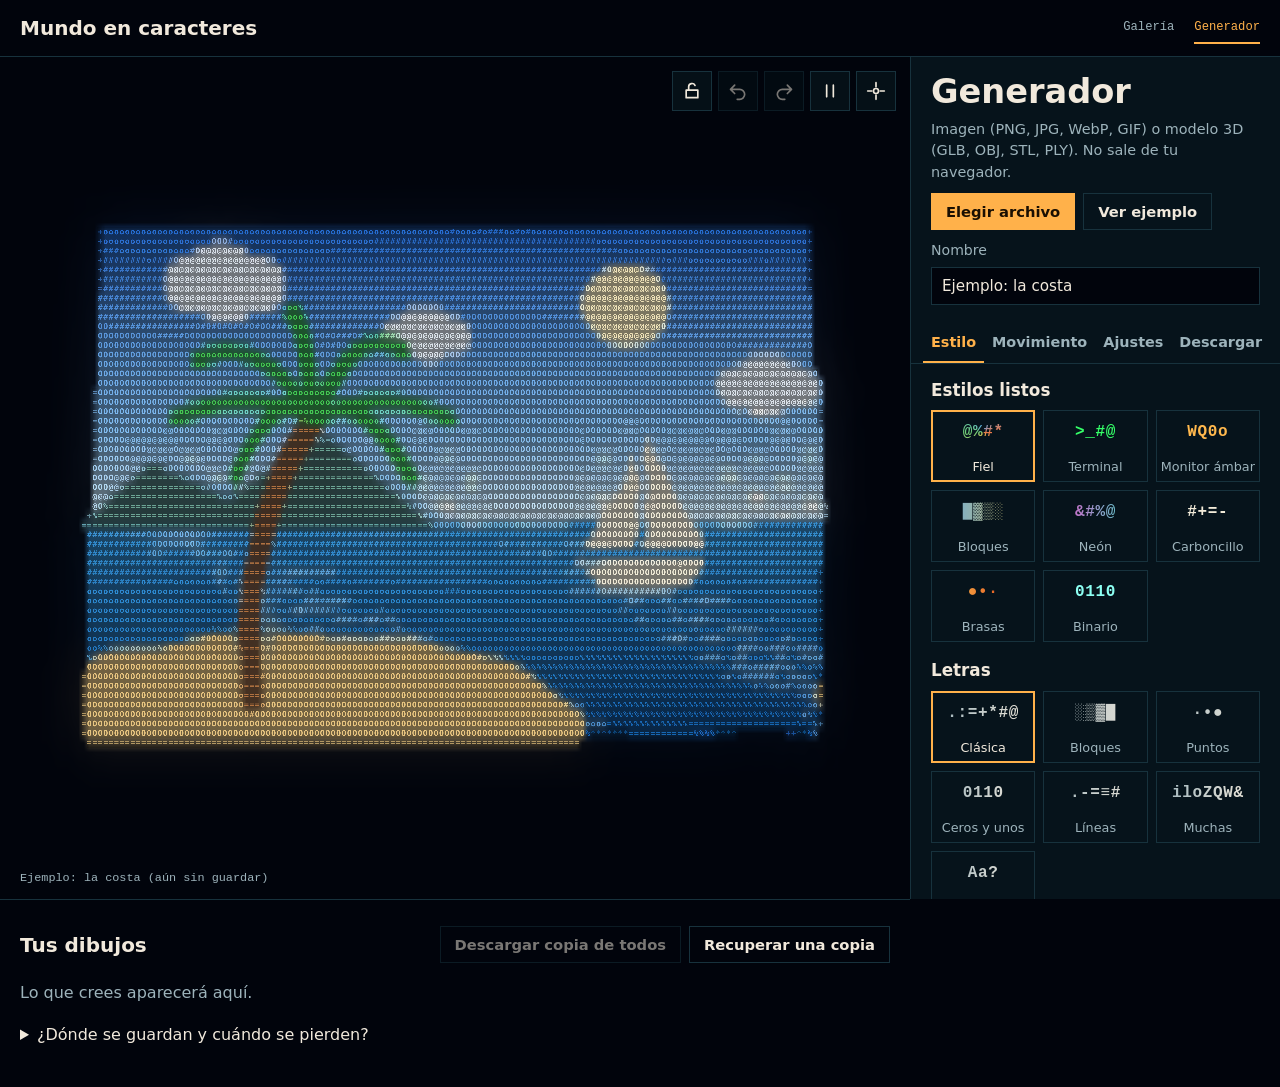
==== generador.html @ 2b9c9d3b "Muestra el progreso de descarga y exporta solo el dibujo Co-Authored-By: Claude Opus 5.5 <noreply@an" ====
<!doctype html>
<html lang="es"><head><meta charset="utf-8">
<meta http-equiv="Content-Security-Policy" content="default-src 'self'; script-src 'self'; style-src 'self' 'unsafe-inline' https://fonts.googleapis.com; font-src https://fonts.gstatic.com; img-src 'self' data: blob:; media-src blob:; connect-src 'self'; object-src 'none'; base-uri 'none'; form-action 'none'">
<meta name="viewport" content="width=device-width,initial-scale=1">
<title>Generador | Mundo en caracteres</title>
<meta name="description" content="Convierte imágenes y modelos 3D en arte ASCII animado. Todo ocurre en tu navegador: nada se sube a ningún sitio.">
<link rel="preconnect" href="https://fonts.googleapis.com"><link rel="preconnect" href="https://fonts.gstatic.com" crossorigin>
<link rel="stylesheet" href="https://fonts.googleapis.com/css2?family=Bricolage+Grotesque:wdth,wght@75..100,300..800&family=Martian+Mono:wght@300..600&display=swap">
<link rel="stylesheet" href="generador.css?v=28"></head>
<body>
<header><a href="index.html" class="marca">Mundo en caracteres</a><nav aria-label="Secciones"><a href="index.html#indice">Galería</a><span aria-current="page">Generador</span></nav></header>
<main>
 <section id="escena" aria-label="Dibujo">
  <canvas id="lienzo" tabindex="0" aria-label="Dibujo ASCII. Con la vista desbloqueada, arrastra para girarlo y tócalo para que reaccione."></canvas>
  <div id="soltar" hidden><p>Suelta aquí la imagen o el modelo</p></div>
  <div id="pincel" hidden role="dialog" aria-label="Marcar el objeto">
   <p>Pinta encima del objeto. No hace falta cubrirlo entero: el contorno se ajusta solo.</p>
   <canvas></canvas>
   <div class="fila"><button type="button" id="pObjeto">Es objeto</button><button type="button" id="pFondo">Es fondo</button><button type="button" id="pAuto">Automático</button><button type="button" id="pNo">Cancelar</button><button type="button" id="pSi" class="lleno">Listo</button></div>
  </div>
  <div id="barraEscena" role="toolbar" aria-label="Vista"><button type="button" id="candado"><svg viewBox="0 0 24 24" aria-hidden="true"><path d="M5 11h14v9H5zM8 11V7a4 4 0 0 1 8 0v4"/></svg></button><button type="button" id="deshacer" aria-label="Deshacer (Ctrl+Z)" title="Deshacer (Ctrl+Z)"><svg viewBox="0 0 24 24" aria-hidden="true"><path d="M8 5 3 10l5 5M3 10h11a6 6 0 0 1 0 12h-3"/></svg></button><button type="button" id="rehacer" aria-label="Rehacer (Ctrl+Y)" title="Rehacer (Ctrl+Y)"><svg viewBox="0 0 24 24" aria-hidden="true"><path d="m16 5 5 5-5 5M21 10H10a6 6 0 0 0 0 12h3"/></svg></button><button type="button" id="pausa" aria-label="Pausar" title="Pausar"><svg viewBox="0 0 24 24" aria-hidden="true"><path d="M8 5v14M16 5v14"/></svg></button><button type="button" id="centrar" aria-label="Centrar la vista" title="Centrar la vista"><svg viewBox="0 0 24 24" aria-hidden="true"><circle cx="12" cy="12" r="3"/><path d="M12 2v5M12 17v5M2 12h5M17 12h5"/></svg></button></div>
  <p id="etiqueta"></p>
  <div id="aviso" role="status"></div>
 </section>
 <section id="panel" aria-label="Personalizar el dibujo">
  <div class="abre">
   <h1>Generador</h1>
   <p class="nota">Imagen (PNG, JPG, WebP, GIF) o modelo 3D (GLB, OBJ, STL, PLY). No sale de tu navegador.</p>
   <div class="fila"><button type="button" class="lleno" id="elegir">Elegir archivo</button><button type="button" id="nuevo">Ver ejemplo</button></div>
   <input type="file" id="archivo" hidden>
   <label class="campo">Nombre<input id="nombre" maxlength="60" autocomplete="off" spellcheck="false"></label>
  </div>
  <div class="tabs" role="tablist" aria-label="Opciones del dibujo">
   <button type="button" role="tab" id="t-estilo" aria-controls="p-estilo" aria-selected="true">Estilo</button>
   <button type="button" role="tab" id="t-mueve" aria-controls="p-mueve" aria-selected="false" tabindex="-1">Movimiento</button>
   <button type="button" role="tab" id="t-ajuste" aria-controls="p-ajuste" aria-selected="false" tabindex="-1">Ajustes</button>
   <button type="button" role="tab" id="t-baja" aria-controls="p-baja" aria-selected="false" tabindex="-1">Descargar</button>
  </div>
  <div class="hojas">
   <div role="tabpanel" id="p-estilo" aria-labelledby="t-estilo">
    <h2>Estilos listos</h2><div id="estilos" class="cartas"></div>
    <h2>Letras</h2><div id="rampas" class="cartas" role="group" aria-label="Letras"></div>
    <label class="campo" id="cPropia" hidden>Tus letras, de oscuro a claro<input id="propia" maxlength="64" autocomplete="off" spellcheck="false"></label>
    <h2>Color de las letras</h2><div id="colores" class="muestras" role="group" aria-label="Color de las letras"></div>
    <label class="campo" id="cTinte" hidden>Tinte<input type="color" id="tinte"></label>
    <h2>Color del fondo</h2><div id="fondos" class="muestras" role="group" aria-label="Color del fondo"></div>
    <div class="fila"><label class="campo corto">Otro color<input type="color" id="fondo"></label><button type="button" id="fondoBase">Restablecer fondo</button></div>
    <button type="button" id="fiel">Volver a los colores originales</button>
   </div>
   <div role="tabpanel" id="p-mueve" aria-labelledby="t-mueve" hidden>
    <p id="contexto" class="nota"></p>
    <div class="fila"><button type="button" id="auto">Según el contenido</button><button type="button" id="quieto">Sin movimiento</button></div>
    <div id="cObjeto"><h2>Qué se mueve</h2><div class="dos" role="group" aria-label="Qué se mueve"><button type="button" data-mueve="objeto">Solo el objeto</button><button type="button" data-mueve="todo">Toda la imagen</button></div><button type="button" id="marcar">Marcar el objeto con el pincel</button></div>
    <h2>Cómo se mueve</h2><div id="anims" class="chips" role="group" aria-label="Cómo se mueve"></div>
    <h2>Ambiente</h2><div id="ambiente" class="chips" role="group" aria-label="Ambiente"></div>
    <label class="check"><input type="checkbox" id="contextoOn"> Mover agua, fuego, plantas y cielo</label>
    <div id="dAnim"></div>
   </div>
   <div role="tabpanel" id="p-ajuste" aria-labelledby="t-ajuste" hidden>
    <h2>Forma</h2><div id="dForma"></div>
    <label class="check" id="cSinFondo"><input type="checkbox" id="sinFondo"> Quitar el fondo de la imagen</label>
    <h2>Luz y color</h2><div id="dLuz"></div>
    <label class="check"><input type="checkbox" id="invertir"> Invertir luces</label>
    <button type="button" id="ajusteBase">Restablecer estos ajustes</button>
   </div>
   <div role="tabpanel" id="p-baja" aria-labelledby="t-baja" hidden>
    <h2>Qué incluye</h2><div class="dos cuatro" role="group" aria-label="Qué incluye la descarga"><button type="button" data-salida="1">Dibujo completo</button><button type="button" data-salida="3">Solo el objeto</button><button type="button" data-salida="2">Solo las letras</button><button type="button" data-salida="0">Con el fondo</button></div>
    <p class="nota" id="nSalida"></p>
    <div class="descargas">
     <button type="button" data-baja="html"><b>Página animada</b><span>.html que se abre sin internet</span></button>
     <button type="button" data-baja="png"><b>Imagen</b><span>.png del momento actual</span></button>
     <button type="button" data-baja="video"><b>Video</b><span>6 segundos</span></button>
     <button type="button" data-baja="txt"><b>Texto</b><span>.txt para copiar y pegar</span></button>
     <button type="button" data-baja="proyecto"><b>Proyecto</b><span>.json para seguir editando</span></button>
    </div>
    <div id="ultimo" hidden><p><b>Último archivo</b><span id="uNombre"></span></p><div class="fila"><button type="button" id="uGuardar">Guardar otra vez</button><button type="button" id="uComp">Compartir</button></div></div>
    <p class="nota">El dibujo ya está guardado en este navegador. Descarga el proyecto si quieres conservarlo fuera.</p>
   </div>
  </div>
 </section>
 <section id="guardados" aria-label="Tus dibujos">
  <div class="cab"><h2>Tus dibujos</h2><p id="estado" class="nota"></p><div class="fila"><button type="button" id="copia">Descargar copia de todos</button><button type="button" id="recupera">Recuperar una copia</button></div></div>
  <ul id="lista"></ul>
  <details><summary>¿Dónde se guardan y cuándo se pierden?</summary>
   <p>En este navegador y en este dispositivo. Siguen ahí aunque cierres la página o apagues el equipo.</p>
   <p>Se borran si limpias los datos del sitio, usas una ventana privada, cambias de navegador o el dispositivo se queda sin espacio. Safari puede borrarlos tras una semana sin visitar el sitio. En esos casos no hay servidor del que recuperarlos.</p>
   <p>Para no perderlos, descarga el proyecto o la copia de todos. Ese archivo se puede abrir aquí más adelante, también en otro equipo.</p></details>
 </section>
</main>
<dialog id="dDesc" aria-labelledby="dTit">
 <div id="dVista"></div>
 <h2 id="dTit"></h2>
 <p id="dBarra" role="progressbar" aria-valuemin="0" aria-valuemax="100"></p>
 <p id="dTxt" class="nota" role="status"></p>
 <div class="fila"><button type="button" class="lleno" id="dGuardar">Guardar archivo</button><button type="button" id="dComp">Compartir</button><button type="button" id="dCopia">Copiar texto</button><button type="button" id="dVolver"></button></div>
</dialog>
<script src="motor.js?v=28"></script><script src="modelos.js?v=28"></script><script src="objeto.js?v=28"></script><script src="generador.js?v=28"></script>
</body></html>
---- generador.css ----
/* El dibujo manda: ocupa todo lo que deja el panel. Debajo, la estantería de guardados. */
:root{--abismo:#01040c;--panel:#06131b;--borde:#17323d;--hueso:#f1e9dc;--bruma:#9db3bb;--ambar:#ffb14a;--cian:#7fe8dd;--mal:#ff8d7a;--titulo:"Bricolage Grotesque",system-ui,sans-serif;--mono:"Martian Mono",Consolas,monospace;color-scheme:dark}
*{box-sizing:border-box}html{touch-action:manipulation;overflow-x:clip;-webkit-text-size-adjust:100%}[hidden]{display:none!important}
body{margin:0;background:var(--abismo);color:var(--hueso);font:400 1rem/1.5 var(--titulo)}
header{display:flex;justify-content:space-between;align-items:center;gap:8px 20px;flex-wrap:wrap;padding:12px 20px;border-bottom:1px solid var(--borde)}
.marca{font-stretch:75%;font-weight:800;font-size:1.25rem;color:var(--hueso);text-decoration:none}nav{display:flex;gap:20px;font:500 .76rem var(--mono)}nav a,nav span{color:var(--bruma);text-decoration:none;padding:8px 0}nav a:hover{color:var(--hueso)}nav span{color:var(--ambar);border-bottom:2px solid var(--ambar)}
main{display:grid;grid-template-columns:minmax(0,1fr) 370px;grid-template-areas:"e p" "g p"}
#escena{grid-area:e;position:relative;height:calc(100vh - 58px);height:calc(100dvh - 58px);min-height:420px}
#lienzo{position:absolute;inset:0;width:100%;height:100%;cursor:grab;outline-offset:-3px}#lienzo:active{cursor:grabbing}#lienzo.fija,#lienzo.fija:active{cursor:default}
#etiqueta{position:absolute;left:20px;bottom:14px;margin:0;font:500 .74rem var(--mono);color:var(--bruma);pointer-events:none}
#soltar{position:absolute;inset:14px;display:grid;place-items:center;border:2px dashed var(--ambar);background:#01040cd0;pointer-events:none}#soltar p{font-size:1.5rem;font-weight:700}
#aviso{position:absolute;left:50%;top:18px;transform:translateX(-50%);max-width:calc(100% - 32px);padding:10px 16px;background:var(--panel);border:1px solid var(--borde);opacity:0;transition:opacity .2s;pointer-events:none;overflow-wrap:anywhere}#aviso.ve{opacity:1}#aviso.mal{border-color:var(--mal);color:var(--mal)}
#panel{grid-area:p;border-left:1px solid var(--borde);background:var(--panel);height:calc(100vh - 58px);height:calc(100dvh - 58px);position:sticky;top:0;display:flex;flex-direction:column;min-width:0}
.abre{display:grid;gap:10px;padding:18px 20px}
.tabs{display:flex;border-bottom:1px solid var(--borde);padding:0 12px;background:var(--panel);overflow-x:auto;scrollbar-width:none;flex:none}.tabs::-webkit-scrollbar{display:none}
.tabs button{border:0;border-bottom:2px solid transparent;padding:11px 8px;color:var(--bruma);flex:1 0 auto;font-size:.9rem}.tabs button:hover{color:var(--hueso)}.tabs [aria-selected=true]{color:var(--ambar);border-color:var(--ambar)}.tabs button:focus-visible{outline-offset:-3px}
.hojas{overflow-y:auto;flex:1;min-height:0;scrollbar-width:thin}[role=tabpanel]{display:grid;gap:12px;padding:18px 20px 26px;grid-template-columns:minmax(0,1fr)}[role=tabpanel] h2{font-size:1.05rem;margin-top:8px}[role=tabpanel] h2:first-child{margin-top:0}#cObjeto{display:grid;gap:10px}#cObjeto h2{margin-top:8px}
.cartas{display:grid;grid-template-columns:repeat(auto-fill,minmax(98px,1fr));gap:8px}.carta{display:grid;gap:6px;padding:0 0 7px;font-size:.8rem;font-weight:500;color:var(--bruma);overflow:hidden}.carta .mues{display:grid;place-items:center;height:42px;background-color:var(--abismo);font:600 1rem var(--mono);letter-spacing:.04em;white-space:nowrap;position:relative}.carta .mues{color:transparent;background-image:var(--c);background-clip:text;-webkit-background-clip:text;background-color:transparent}
#estilos .mues{background-clip:text}.carta[aria-pressed=true],.color[aria-pressed=true]{border-color:var(--ambar);box-shadow:inset 0 0 0 1px var(--ambar);color:var(--hueso)}
.muestras{display:grid;grid-template-columns:repeat(auto-fill,minmax(72px,1fr));gap:6px}.color{display:grid;justify-items:center;gap:6px;padding:9px 4px 7px;font-size:.78rem;font-weight:500;color:var(--bruma)}.gota{width:30px;height:30px;border-radius:50%;border:1px solid #ffffff40}
.dos{display:grid;grid-template-columns:1fr 1fr}.dos button+button{border-left:0}.dos [aria-pressed=true]{background:var(--hueso);border-color:var(--hueso);color:#0a0d10}
#barraEscena{position:absolute;right:14px;top:14px;display:flex;gap:6px;z-index:1}#barraEscena button{width:40px;height:40px;padding:0;display:grid;place-items:center;background:#06131bd9}#barraEscena svg{width:20px;height:20px;fill:none;stroke:currentColor;stroke-width:2;stroke-linecap:round;stroke-linejoin:round}#barraEscena [aria-pressed=true]{border-color:var(--ambar);color:var(--ambar)}
h1,h2{margin:0;font-stretch:75%;font-weight:800;line-height:1}h1{font-size:2.1rem}h2{font-size:1.25rem}
.nota{margin:0;color:var(--bruma);font-size:.9rem}
.fila{display:flex;flex-wrap:wrap;gap:8px}
button{font:600 .92rem var(--titulo);color:var(--hueso);background:none;border:1px solid var(--borde);padding:9px 14px;cursor:pointer}button:hover{border-color:var(--cian)}button:disabled{opacity:.5;cursor:default}button.lleno{background:var(--ambar);border-color:var(--ambar);color:#1a0f02}button.lleno:hover{background:var(--hueso);border-color:var(--hueso)}
:focus-visible{outline:2px solid var(--ambar);outline-offset:2px}
.campo{display:grid;gap:5px;font-size:.88rem;color:var(--bruma)}.campo.corto{flex:1}.campo input,.campo select{font:400 .95rem var(--titulo);color:var(--hueso);background:var(--abismo);border:1px solid var(--borde);padding:9px 10px;width:100%;min-width:0}.campo input[type=color]{padding:3px;height:40px}
.check{display:flex;gap:9px;align-items:flex-start;font-size:.92rem}.check input{accent-color:var(--ambar);width:18px;height:18px;margin:2px 0 0;flex:none}
.barra{display:grid;grid-template-columns:1fr auto 28px;align-items:center;gap:0 8px;font-size:.88rem;color:var(--bruma);margin-bottom:8px}.barra output{font:500 .76rem var(--mono);color:var(--hueso);font-variant-numeric:tabular-nums}.barra .cero{border:0;padding:0;height:28px;color:var(--ambar);font-size:1.05rem}.barra input{touch-action:pan-y;grid-column:1/-1;width:100%;margin:0;height:24px;appearance:none;-webkit-appearance:none;background:none;cursor:pointer}
.barra input::-webkit-slider-runnable-track{height:4px;background:linear-gradient(var(--ambar),var(--ambar)) 0/var(--p,50%) 100% no-repeat var(--borde)}.barra input::-webkit-slider-thumb{-webkit-appearance:none;width:18px;height:18px;border-radius:50%;background:var(--hueso);margin-top:-7px;border:0}.barra input::-moz-range-track{height:4px;background:var(--borde)}.barra input::-moz-range-progress{height:4px;background:var(--ambar)}.barra input::-moz-range-thumb{width:18px;height:18px;border-radius:50%;background:var(--hueso);border:0}
.chips{display:flex;flex-wrap:wrap;gap:6px}.chips button{font-size:.84rem;padding:6px 11px}.chips button[aria-pressed=true]{background:var(--hueso);border-color:var(--hueso);color:#0a0d10}
.descargas{display:grid;grid-template-columns:1fr 1fr;gap:8px}.descargas button{display:grid;gap:2px;text-align:left;padding:11px 13px}.descargas button:first-child{grid-column:1/-1}.descargas span{font-weight:400;font-size:.8rem;color:var(--bruma)}
#guardados{grid-area:g;padding:26px 20px 40px;border-top:1px solid var(--borde);min-width:0}
.cab{display:flex;flex-wrap:wrap;align-items:center;gap:10px 20px}.cab .fila{margin-left:auto}
#lista{list-style:none;margin:18px 0;padding:0;display:grid;grid-template-columns:repeat(auto-fill,minmax(150px,1fr));gap:14px}
#lista li{display:grid;gap:6px;min-width:0;align-content:start}#lista .ver{padding:0;aspect-ratio:4/3;background:#000 center/cover;border-width:1px}#lista li.act .ver{border-color:var(--ambar)}
#lista .nom{font-weight:600;overflow:hidden;text-overflow:ellipsis;white-space:nowrap}#lista .pie{display:flex;justify-content:space-between;align-items:center;gap:8px;font:500 .7rem var(--mono);color:var(--bruma)}#lista .pie button{font:500 .7rem var(--mono);padding:5px 8px;color:var(--bruma)}#lista .pie button.seguro{color:var(--mal);border-color:var(--mal)}
#lista .vacio{grid-column:1/-1;color:var(--bruma)}
details{max-width:65ch;color:var(--bruma)}summary{cursor:pointer;color:var(--hueso)}
@media(max-width:900px){main{grid-template-columns:minmax(0,1fr);grid-template-areas:"e" "p" "g"}#escena{height:46vh;height:46svh;min-height:260px;position:sticky;top:0;z-index:2;background:var(--abismo)}#panel{height:auto;position:static;display:block;border-left:0;border-top:1px solid var(--borde)}.tabs{position:sticky;top:max(46svh,260px);z-index:1}.hojas{overflow:visible}#etiqueta{left:14px;bottom:8px}#aviso{top:64px;width:max-content}}
@media(max-width:900px) and (max-height:560px){#escena{position:relative;height:80svh;min-height:240px}.tabs{top:0}}
#pincel{position:absolute;inset:0;z-index:3;display:flex;flex-direction:column;align-items:center;justify-content:center;gap:12px;padding:16px;background:var(--abismo)}#pincel p{margin:0;max-width:60ch;text-align:center}#pincel canvas{min-height:0;max-width:100%;flex:0 1 auto;max-height:calc(100% - 120px);touch-action:none;cursor:crosshair}#pincel .fila{justify-content:center}#pincel [aria-pressed=true]{background:var(--hueso);color:#0a0d10}
#fondoBase{align-self:end;height:40px}
@media(pointer:coarse){.campo input,.campo select{font-size:16px}.chips button{padding:9px 13px}.barra{margin-bottom:12px}.barra input{height:32px}.barra .cero{height:36px;width:32px}.barra{grid-template-columns:1fr auto 32px}}
#dDesc{border:1px solid var(--borde);background:var(--panel);color:var(--hueso);padding:22px;width:min(440px,calc(100vw - 32px));max-height:calc(100dvh - 32px);overflow-y:auto}#dDesc[open]{display:grid;gap:14px}#dDesc::backdrop{background:#01040cd9}
#dVista{background:var(--abismo);display:grid;place-items:center;min-height:120px}#dVista img,#dVista video{display:block;max-width:100%;max-height:34dvh}
#dDesc h2{font-size:1.5rem}#dDesc.hecho h2::before{content:"✓ ";color:var(--cian)}#dDesc.mal h2{color:var(--mal)}#dBarra{margin:0;font:500 .86rem var(--mono);color:var(--ambar);white-space:pre}#dTxt{overflow-wrap:anywhere}#dDesc button{flex:1 1 auto;min-height:44px}
#ultimo{display:grid;gap:10px;padding:12px;border:1px solid var(--borde)}#ultimo p{margin:0;display:grid;font-size:.9rem}#ultimo span{color:var(--bruma);overflow-wrap:anywhere}
.cuatro{gap:6px}.cuatro button+button{border-left:1px solid var(--borde)}.cuatro button{padding:10px 8px;font-size:.88rem}
.cuadros{background:repeating-conic-gradient(#1b2a31 0 25%,#0c161b 0 50%) 0/18px 18px!important}
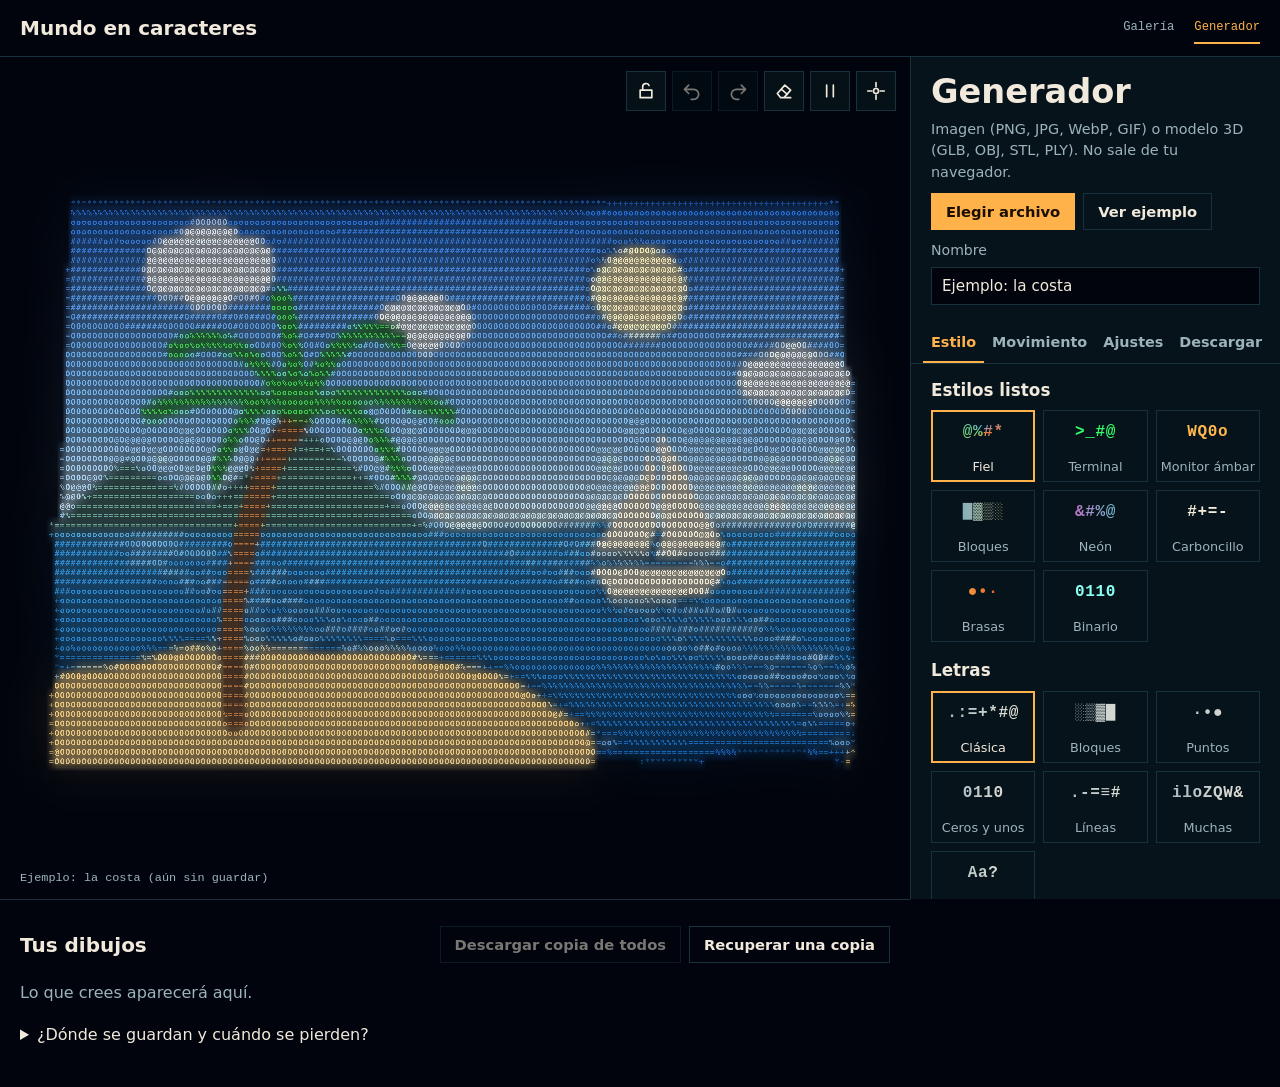
==== commit 24d68458: "Agrega el icono, la goma y mejora el recorte de figuras Co-Authored-By: Claude Opus 5.5 <noreply@ant" ====
--- a/generador.html
+++ b/generador.html
@@ -3,22 +3,30 @@
 <meta http-equiv="Content-Security-Policy" content="default-src 'self'; script-src 'self'; style-src 'self' 'unsafe-inline' https://fonts.googleapis.com; font-src https://fonts.gstatic.com; img-src 'self' data: blob:; media-src blob:; connect-src 'self'; object-src 'none'; base-uri 'none'; form-action 'none'">
 <meta name="viewport" content="width=device-width,initial-scale=1">
 <title>Generador | Mundo en caracteres</title>
+<link rel="icon" href="icono.svg" type="image/svg+xml"><link rel="icon" href="icono-32.png" sizes="32x32" type="image/png"><link rel="apple-touch-icon" href="icono-180.png"><meta name="theme-color" content="#01040c">
 <meta name="description" content="Convierte imágenes y modelos 3D en arte ASCII animado. Todo ocurre en tu navegador: nada se sube a ningún sitio.">
 <link rel="preconnect" href="https://fonts.googleapis.com"><link rel="preconnect" href="https://fonts.gstatic.com" crossorigin>
 <link rel="stylesheet" href="https://fonts.googleapis.com/css2?family=Bricolage+Grotesque:wdth,wght@75..100,300..800&family=Martian+Mono:wght@300..600&display=swap">
-<link rel="stylesheet" href="generador.css?v=28"></head>
+<link rel="stylesheet" href="generador.css?v=33"></head>
 <body>
 <header><a href="index.html" class="marca">Mundo en caracteres</a><nav aria-label="Secciones"><a href="index.html#indice">Galería</a><span aria-current="page">Generador</span></nav></header>
 <main>
  <section id="escena" aria-label="Dibujo">
   <canvas id="lienzo" tabindex="0" aria-label="Dibujo ASCII. Con la vista desbloqueada, arrastra para girarlo y tócalo para que reaccione."></canvas>
   <div id="soltar" hidden><p>Suelta aquí la imagen o el modelo</p></div>
-  <div id="pincel" hidden role="dialog" aria-label="Marcar el objeto">
+  <div id="pincel" class="editor" hidden role="dialog" aria-label="Marcar el objeto">
    <p>Pinta encima del objeto. No hace falta cubrirlo entero: el contorno se ajusta solo.</p>
    <canvas></canvas>
    <div class="fila"><button type="button" id="pObjeto">Es objeto</button><button type="button" id="pFondo">Es fondo</button><button type="button" id="pAuto">Automático</button><button type="button" id="pNo">Cancelar</button><button type="button" id="pSi" class="lleno">Listo</button></div>
   </div>
-  <div id="barraEscena" role="toolbar" aria-label="Vista"><button type="button" id="candado"><svg viewBox="0 0 24 24" aria-hidden="true"><path d="M5 11h14v9H5zM8 11V7a4 4 0 0 1 8 0v4"/></svg></button><button type="button" id="deshacer" aria-label="Deshacer (Ctrl+Z)" title="Deshacer (Ctrl+Z)"><svg viewBox="0 0 24 24" aria-hidden="true"><path d="M8 5 3 10l5 5M3 10h11a6 6 0 0 1 0 12h-3"/></svg></button><button type="button" id="rehacer" aria-label="Rehacer (Ctrl+Y)" title="Rehacer (Ctrl+Y)"><svg viewBox="0 0 24 24" aria-hidden="true"><path d="m16 5 5 5-5 5M21 10H10a6 6 0 0 0 0 12h3"/></svg></button><button type="button" id="pausa" aria-label="Pausar" title="Pausar"><svg viewBox="0 0 24 24" aria-hidden="true"><path d="M8 5v14M16 5v14"/></svg></button><button type="button" id="centrar" aria-label="Centrar la vista" title="Centrar la vista"><svg viewBox="0 0 24 24" aria-hidden="true"><circle cx="12" cy="12" r="3"/><path d="M12 2v5M12 17v5M2 12h5M17 12h5"/></svg></button></div>
+  <div id="barraEscena" role="toolbar" aria-label="Vista"><button type="button" id="candado"><svg viewBox="0 0 24 24" aria-hidden="true"><path d="M5 11h14v9H5zM8 11V7a4 4 0 0 1 8 0v4"/></svg></button><button type="button" id="deshacer" aria-label="Deshacer (Ctrl+Z)" title="Deshacer (Ctrl+Z)"><svg viewBox="0 0 24 24" aria-hidden="true"><path d="M8 5 3 10l5 5M3 10h11a6 6 0 0 1 0 12h-3"/></svg></button><button type="button" id="rehacer" aria-label="Rehacer (Ctrl+Y)" title="Rehacer (Ctrl+Y)"><svg viewBox="0 0 24 24" aria-hidden="true"><path d="m16 5 5 5-5 5M21 10H10a6 6 0 0 0 0 12h3"/></svg></button><button type="button" id="borrar" aria-label="Borrar partes de la imagen" title="Borrar partes de la imagen"><svg viewBox="0 0 24 24" aria-hidden="true"><path d="m4 15 9-10 7 6-8 9H8zM9 10l7 6M12 20h8"/></svg></button><button type="button" id="pausa" aria-label="Pausar" title="Pausar"><svg viewBox="0 0 24 24" aria-hidden="true"><path d="M8 5v14M16 5v14"/></svg></button><button type="button" id="centrar" aria-label="Centrar la vista" title="Centrar la vista"><svg viewBox="0 0 24 24" aria-hidden="true"><circle cx="12" cy="12" r="3"/><path d="M12 2v5M12 17v5M2 12h5M17 12h5"/></svg></button></div>
+  <div id="goma" class="editor" hidden role="dialog" aria-label="Borrar partes de la imagen">
+   <div class="fila"><div class="dos" role="group" aria-label="Acción"><button type="button" data-accion="borra">Borrar</button><button type="button" data-accion="recupera">Recuperar</button></div><div class="dos tres" role="group" aria-label="Herramienta"><button type="button" data-util="pincel">Pincel</button><button type="button" data-util="lazo">Lazo</button><button type="button" data-util="varita">Varita</button></div></div>
+   <canvas></canvas>
+   <label class="tam"><span id="gTam"></span><input type="range" id="gRango" min="2" max="60" value="16"></label>
+   <p class="nota" id="gAyuda"></p>
+   <div class="fila"><button type="button" id="gAtras">Deshacer</button><button type="button" id="gTodo">Recuperar todo</button><button type="button" id="gNo">Cancelar</button><button type="button" id="gSi" class="lleno">Listo</button></div>
+  </div>
   <p id="etiqueta"></p>
   <div id="aviso" role="status"></div>
  </section>
@@ -59,6 +67,7 @@
    <div role="tabpanel" id="p-ajuste" aria-labelledby="t-ajuste" hidden>
     <h2>Forma</h2><div id="dForma"></div>
     <label class="check" id="cSinFondo"><input type="checkbox" id="sinFondo"> Quitar el fondo de la imagen</label>
+    <button type="button" id="borrar2">Borrar partes de la imagen</button>
     <h2>Luz y color</h2><div id="dLuz"></div>
     <label class="check"><input type="checkbox" id="invertir"> Invertir luces</label>
     <button type="button" id="ajusteBase">Restablecer estos ajustes</button>
@@ -94,5 +103,5 @@
  <p id="dTxt" class="nota" role="status"></p>
  <div class="fila"><button type="button" class="lleno" id="dGuardar">Guardar archivo</button><button type="button" id="dComp">Compartir</button><button type="button" id="dCopia">Copiar texto</button><button type="button" id="dVolver"></button></div>
 </dialog>
-<script src="motor.js?v=28"></script><script src="modelos.js?v=28"></script><script src="objeto.js?v=28"></script><script src="generador.js?v=28"></script>
+<script src="motor.js?v=33"></script><script src="modelos.js?v=33"></script><script src="objeto.js?v=33"></script><script src="generador.js?v=33"></script>
 </body></html>
--- a/generador.css
+++ b/generador.css
@@ -38,9 +38,11 @@
 #lista .nom{font-weight:600;overflow:hidden;text-overflow:ellipsis;white-space:nowrap}#lista .pie{display:flex;justify-content:space-between;align-items:center;gap:8px;font:500 .7rem var(--mono);color:var(--bruma)}#lista .pie button{font:500 .7rem var(--mono);padding:5px 8px;color:var(--bruma)}#lista .pie button.seguro{color:var(--mal);border-color:var(--mal)}
 #lista .vacio{grid-column:1/-1;color:var(--bruma)}
 details{max-width:65ch;color:var(--bruma)}summary{cursor:pointer;color:var(--hueso)}
-@media(max-width:900px){main{grid-template-columns:minmax(0,1fr);grid-template-areas:"e" "p" "g"}#escena{height:46vh;height:46svh;min-height:260px;position:sticky;top:0;z-index:2;background:var(--abismo)}#panel{height:auto;position:static;display:block;border-left:0;border-top:1px solid var(--borde)}.tabs{position:sticky;top:max(46svh,260px);z-index:1}.hojas{overflow:visible}#etiqueta{left:14px;bottom:8px}#aviso{top:64px;width:max-content}}
+@media(max-width:900px){main{grid-template-columns:minmax(0,1fr);grid-template-areas:"e" "p" "g"}#lienzo{inset:62px 0 0;height:calc(100% - 62px)}#escena{height:50vh;height:50svh;min-height:290px;position:sticky;top:0;z-index:2;background:var(--abismo)}#panel{height:auto;position:static;display:block;border-left:0;border-top:1px solid var(--borde)}.tabs{position:sticky;top:max(50svh,290px);z-index:1}.hojas{overflow:visible}#etiqueta{left:14px;bottom:8px}#aviso{top:64px;width:max-content}}
 @media(max-width:900px) and (max-height:560px){#escena{position:relative;height:80svh;min-height:240px}.tabs{top:0}}
-#pincel{position:absolute;inset:0;z-index:3;display:flex;flex-direction:column;align-items:center;justify-content:center;gap:12px;padding:16px;background:var(--abismo)}#pincel p{margin:0;max-width:60ch;text-align:center}#pincel canvas{min-height:0;max-width:100%;flex:0 1 auto;max-height:calc(100% - 120px);touch-action:none;cursor:crosshair}#pincel .fila{justify-content:center}#pincel [aria-pressed=true]{background:var(--hueso);color:#0a0d10}
+.editor{position:absolute;inset:0;z-index:3;display:flex;flex-direction:column;align-items:center;justify-content:center;gap:12px;padding:16px;background:var(--abismo)}.editor p{margin:0;max-width:60ch;text-align:center}.editor canvas{min-height:0;max-width:100%;flex:0 1 auto;max-height:calc(100% - 120px);touch-action:none;cursor:crosshair}.editor .fila{justify-content:center}.editor [aria-pressed=true]{background:var(--hueso);color:#0a0d10}
+#goma canvas{max-height:calc(100% - 200px);background:repeating-conic-gradient(#1b2a31 0 25%,#0c161b 0 50%) 0/18px 18px}#goma .tres{grid-template-columns:repeat(3,auto)}#goma .tam{display:flex;align-items:center;gap:10px;font-size:.88rem;color:var(--bruma)}#goma .tam span{min-width:9em;text-align:right}#goma .tam input{width:180px;accent-color:var(--ambar)}
+@media(max-width:900px){.editor{position:fixed;z-index:20;padding:12px}body.editando{overflow:hidden}}
 #fondoBase{align-self:end;height:40px}
 @media(pointer:coarse){.campo input,.campo select{font-size:16px}.chips button{padding:9px 13px}.barra{margin-bottom:12px}.barra input{height:32px}.barra .cero{height:36px;width:32px}.barra{grid-template-columns:1fr auto 32px}}
 #dDesc{border:1px solid var(--borde);background:var(--panel);color:var(--hueso);padding:22px;width:min(440px,calc(100vw - 32px));max-height:calc(100dvh - 32px);overflow-y:auto}#dDesc[open]{display:grid;gap:14px}#dDesc::backdrop{background:#01040cd9}
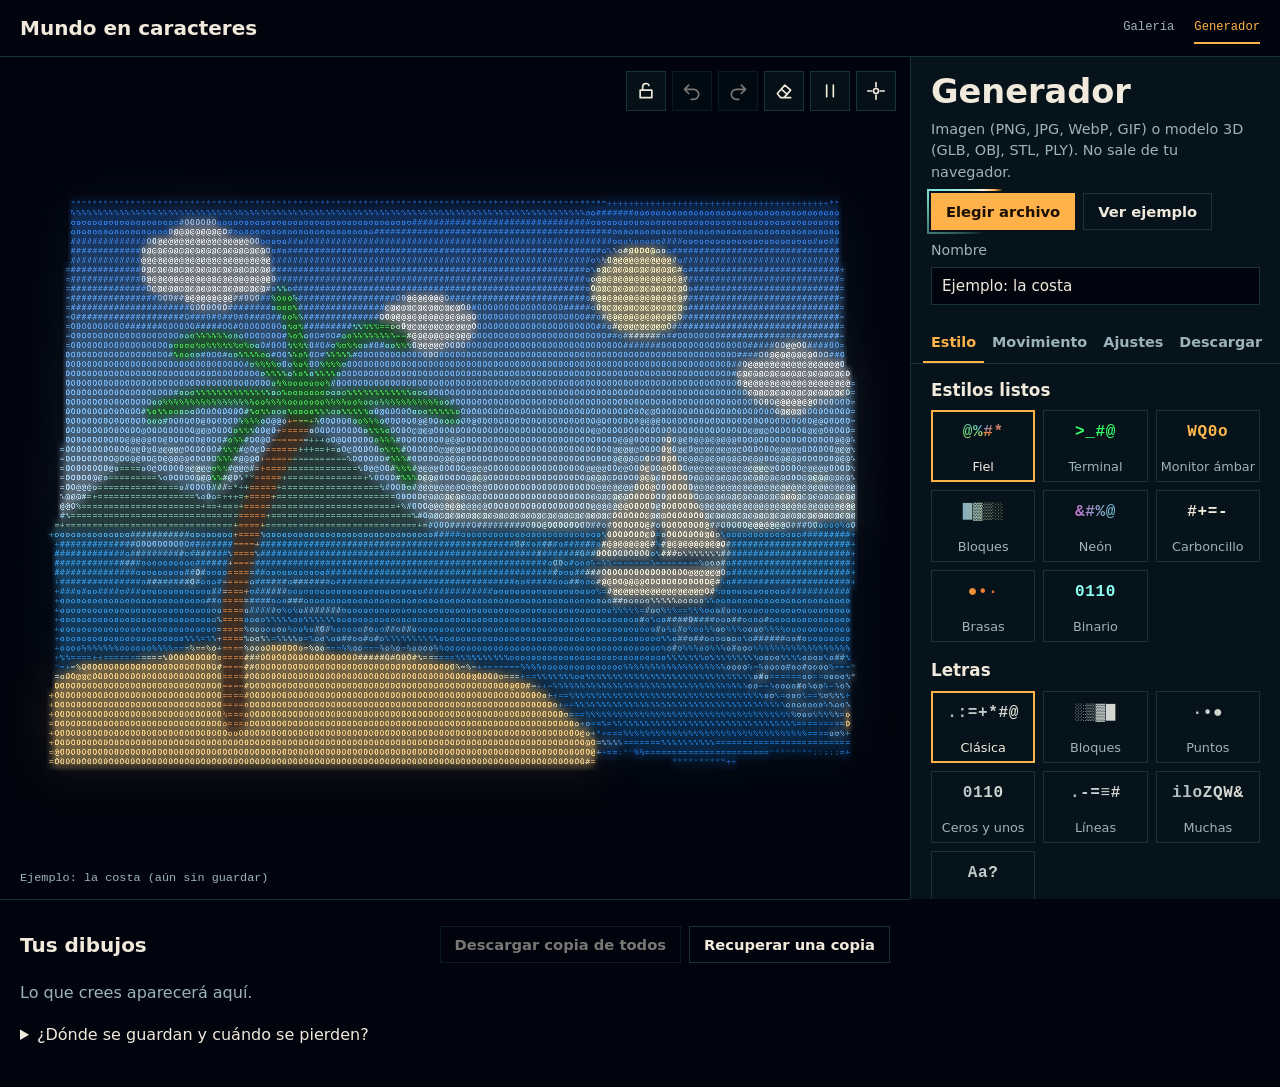
==== commit 60681f6f: "Agrega animaciones adaptadas de React Bits y mejora la fluidez Co-Authored-By: Claude Opus 5.5 <nore" ====
--- a/generador.html
+++ b/generador.html
@@ -5,9 +5,9 @@
 <title>Generador | Mundo en caracteres</title>
 <link rel="icon" href="icono.svg" type="image/svg+xml"><link rel="icon" href="icono-32.png" sizes="32x32" type="image/png"><link rel="apple-touch-icon" href="icono-180.png"><meta name="theme-color" content="#01040c">
 <meta name="description" content="Convierte imágenes y modelos 3D en arte ASCII animado. Todo ocurre en tu navegador: nada se sube a ningún sitio.">
-<link rel="preconnect" href="https://fonts.googleapis.com"><link rel="preconnect" href="https://fonts.gstatic.com" crossorigin>
+<link rel="prefetch" href="index.html"><link rel="preconnect" href="https://fonts.googleapis.com"><link rel="preconnect" href="https://fonts.gstatic.com" crossorigin>
 <link rel="stylesheet" href="https://fonts.googleapis.com/css2?family=Bricolage+Grotesque:wdth,wght@75..100,300..800&family=Martian+Mono:wght@300..600&display=swap">
-<link rel="stylesheet" href="generador.css?v=33"></head>
+<link rel="stylesheet" href="generador.css?v=35"><link rel="stylesheet" href="animaciones.css?v=3"></head>
 <body>
 <header><a href="index.html" class="marca">Mundo en caracteres</a><nav aria-label="Secciones"><a href="index.html#indice">Galería</a><span aria-current="page">Generador</span></nav></header>
 <main>
@@ -103,5 +103,5 @@
  <p id="dTxt" class="nota" role="status"></p>
  <div class="fila"><button type="button" class="lleno" id="dGuardar">Guardar archivo</button><button type="button" id="dComp">Compartir</button><button type="button" id="dCopia">Copiar texto</button><button type="button" id="dVolver"></button></div>
 </dialog>
-<script src="motor.js?v=33"></script><script src="modelos.js?v=33"></script><script src="objeto.js?v=33"></script><script src="generador.js?v=33"></script>
+<script src="animaciones.js?v=3"></script><script src="motor.js?v=35"></script><script src="modelos.js?v=35"></script><script src="objeto.js?v=35"></script><script src="generador.js?v=35"></script>
 </body></html>
--- a/animaciones.css
+++ b/animaciones.css
@@ -0,0 +1,21 @@
+/* Animaciones adaptadas de React Bits (reactbits.dev). Ver LICENCIA-REACT-BITS.txt */
+.an-pal{display:inline-block;white-space:nowrap}.an-cel{position:relative;display:inline-block}.an-fan{visibility:hidden}.an-fan.ya{visibility:visible}.an-gli{position:absolute;top:0;left:50%;transform:translateX(-50%);color:var(--ambar);opacity:.75}
+.an-chispas{position:fixed;inset:0;width:100%;height:100%;pointer-events:none;z-index:30}
+.an-letras{position:absolute;inset:0;width:100%;height:100%;pointer-events:none;opacity:.38;-webkit-mask-image:radial-gradient(ellipse at center,#000 25%,#0000 78%);mask-image:radial-gradient(ellipse at center,#000 25%,#0000 78%)}
+#escena>.an-letras{z-index:1;opacity:.5}#dVista{position:relative}#dVista .an-letras{opacity:.55;mix-blend-mode:screen;-webkit-mask-image:none;mask-image:none}
+.boton,#elegir{transition:translate .25s cubic-bezier(.22,1,.36,1),background-color .15s,border-color .15s,color .15s}
+/* StarBorder: una luz recorre el borde del botón principal */
+@property --an-ang{syntax:"<angle>";inherits:false;initial-value:0deg}
+.boton.lleno,#elegir,#dGuardar.lleno{position:relative}
+.boton.lleno::before,#elegir::before,#dGuardar.lleno::before{content:"";position:absolute;inset:-5px;padding:2px;pointer-events:none;background:conic-gradient(from var(--an-ang),#0000 0 62%,#7fe8dd 80%,#fff6e6 88%,#ffb14a 94%,#0000);-webkit-mask:linear-gradient(#000 0 0) content-box,linear-gradient(#000 0 0);-webkit-mask-composite:xor;mask:linear-gradient(#000 0 0) content-box exclude,linear-gradient(#000 0 0);animation:an-gira 4.5s linear infinite}
+@keyframes an-gira{to{--an-ang:360deg}}
+/* SpotlightCard */
+@media(hover:hover) and (pointer:fine){
+.carta:hover,.color:hover,[data-baja]:hover,.compartir:hover,.donde button:hover,.chips button:hover,.dos button:hover{background-image:radial-gradient(130px circle at var(--mx,50%) var(--my,50%),#ffb14a3d,#0000 72%)}
+#lista .ver{position:relative;overflow:hidden}#lista .ver::after{content:"";position:absolute;inset:0;opacity:0;transition:opacity .2s;background:radial-gradient(150px circle at var(--mx,50%) var(--my,50%),#ffffff3d,#0000 70%)}#lista .ver:hover::after{opacity:1}}
+@media(prefers-reduced-motion:reduce){.boton.lleno::before,#elegir::before,#dGuardar.lleno::before{animation:none;display:none}.boton,#elegir{transition:none}}
+/* paso fluido entre la galería y el generador */
+@media(prefers-reduced-motion:no-preference){@view-transition{navigation:auto}
+::view-transition-old(root){animation:an-sale .22s ease-in both}::view-transition-new(root){animation:an-llega .34s cubic-bezier(.22,1,.36,1) both}}
+@keyframes an-sale{to{opacity:0;transform:scale(.985)}}@keyframes an-llega{from{opacity:0;transform:translateY(14px)}}
+@media(pointer:coarse){.caja{filter:none!important}}
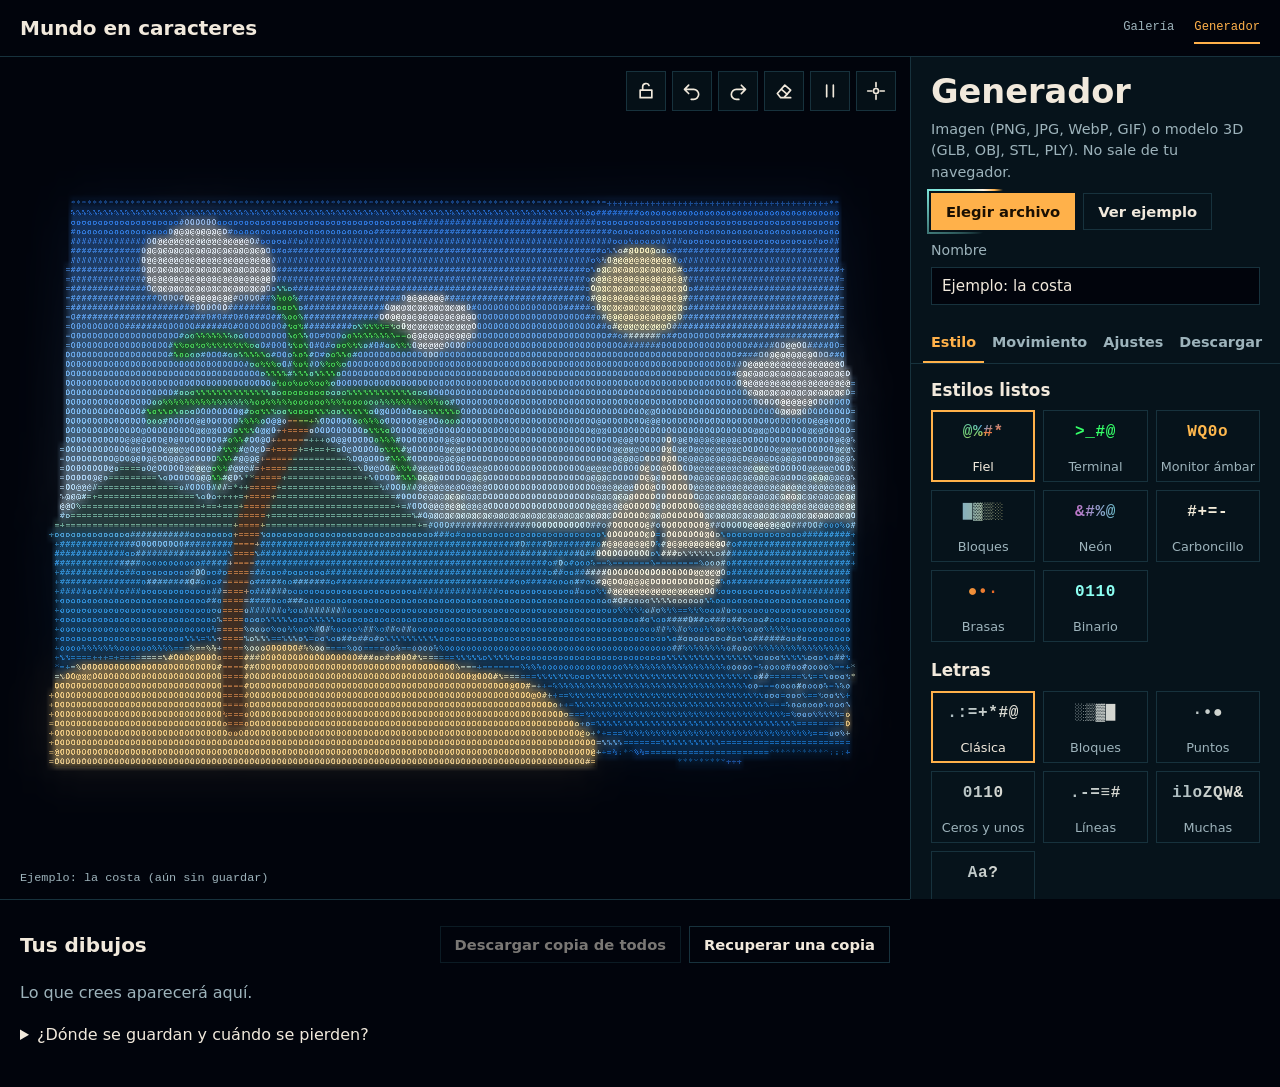
==== commit 8fcdf83e: "Agrega esqueleto de carga, carga en paralelo y flechas del menú Co-Authored-By: Claude Opus 5.5 <nor" ====
--- a/generador.html
+++ b/generador.html
@@ -5,10 +5,42 @@
 <title>Generador | Mundo en caracteres</title>
 <link rel="icon" href="icono.svg" type="image/svg+xml"><link rel="icon" href="icono-32.png" sizes="32x32" type="image/png"><link rel="apple-touch-icon" href="icono-180.png"><meta name="theme-color" content="#01040c">
 <meta name="description" content="Convierte imágenes y modelos 3D en arte ASCII animado. Todo ocurre en tu navegador: nada se sube a ningún sitio.">
-<link rel="prefetch" href="index.html"><link rel="preconnect" href="https://fonts.googleapis.com"><link rel="preconnect" href="https://fonts.gstatic.com" crossorigin>
-<link rel="stylesheet" href="https://fonts.googleapis.com/css2?family=Bricolage+Grotesque:wdth,wght@75..100,300..800&family=Martian+Mono:wght@300..600&display=swap">
-<link rel="stylesheet" href="generador.css?v=35"><link rel="stylesheet" href="animaciones.css?v=3"></head>
+<link rel="preconnect" href="https://fonts.googleapis.com"><link rel="preconnect" href="https://fonts.gstatic.com" crossorigin>
+<link rel="preload" as="style" href="generador.css?v=36"><link rel="preload" as="style" href="animaciones.css?v=5"><script defer src="animaciones.js?v=8"></script><script defer src="motor.js?v=36"></script><script defer src="modelos.js?v=36"></script><script defer src="objeto.js?v=36"></script><script defer src="generador.js?v=37"></script>
+<style>html{background:#01040c}#esq{position:fixed;inset:0;z-index:40;background:#01040c;color:#9db3bb;font:500 14px/1.4 Consolas,"DejaVu Sans Mono",monospace;overflow:hidden;transition:opacity .18s}#esq>*{animation:eq-ve .25s .85s both}.lista #esq{opacity:0;pointer-events:none}
+#esq i{display:block;background:linear-gradient(100deg,#0c1d26 35%,#1d3d49 50%,#0c1d26 65%) 0 0/300% 100%;animation:eq-luz 1.5s linear infinite}
+#esq pre{margin:0;font:700 clamp(7px,var(--eq,1.05vw),15px)/1.12 Consolas,"DejaVu Sans Mono",monospace;color:#0000;background:linear-gradient(100deg,#17323d 38%,#ffb14a 50%,#17323d 62%) 0 0/300% 100%;-webkit-background-clip:text;background-clip:text;animation:eq-luz 2.2s linear infinite}
+#esq p{max-width:none;position:absolute;left:0;right:0;bottom:22px;margin:0;text-align:center;opacity:0;animation:eq-ve .4s 6s both}#esq p+p{bottom:44px;animation-delay:14s}#esq a{color:#ffb14a}
+@keyframes eq-ve{from{opacity:0;visibility:hidden}to{opacity:1;visibility:visible}}@keyframes eq-luz{from{background-position:130% 0}to{background-position:-30% 0}}
+@media(prefers-reduced-motion:reduce){#esq i,#esq pre{animation:none;background-position:50% 0}}
+@media(prefers-reduced-motion:no-preference){@view-transition{navigation:auto}}
+#esq{display:grid;grid-template:58px 1fr/1fr 370px}.eq-cab{grid-column:1/-1;display:flex;justify-content:space-between;align-items:center;padding:0 20px;border-bottom:1px solid #17323d}.eq-cab div{display:flex;gap:20px}.eq-esc{display:grid;place-items:center;overflow:hidden}.eq-pan{border-left:1px solid #17323d;background:#06131b;padding:20px;display:flex;flex-direction:column;gap:14px;overflow:hidden}.eq-pan>*{flex:none}.eq-pan div{display:flex;gap:8px;flex-wrap:wrap}.eq-pan .eq-tar i{flex:1 0 30%}
+@media(max-width:900px){#esq{grid-template:auto minmax(290px,50svh) 1fr/1fr}.eq-cab{height:92px;flex-direction:column;align-items:flex-start;justify-content:center;gap:14px}.eq-esc{--eq:2.3vw}.eq-pan{border:0;border-top:1px solid #17323d}}</style></head>
 <body>
+<div id="esq" role="status" aria-label="Cargando el generador"><div class="eq-cab"><i style="width:172px;height:20px"></i><div><i style="width:62px;height:14px"></i><i style="width:78px;height:14px"></i></div></div><div class="eq-esc" aria-hidden="true"><pre>                    ***++
+             ######OOooo**+++==-
+          %%%@%%%%##OOooo***+++===-
+       %@@@@@@@@@%%###OOooo****+++==-:
+     #@@@@@@@@@@@@%%###OOOooooo***++=-:.
+    #%@@@@@@@@@@@%%%####OOOOOOOooo**+==:.
+   #%%@@@@@@@@@%%%######OOOOOOOOOoo**+=-:.
+  O#%%%%@%%%%%#####OOOOOOOOOOOOOooo**+=-:..
+ o##%%%%%%%%###OOOOOooooooOOooooo***+=--:...
+ ##%%%%%%%%###OOOoooooooooooooo**++==-::....
+ #%%%%%%%%####OOOOooooooooooo***++=--:......
+o##%%%%%%####OOOOOOOOOooooooo**++=--:........
+ OO#######OOOOOOOOOOOOOOOoooo**+==-:........
+ *oooOOOoooooooooooOOOOOOooo**++=--:........
+ =+***************oooooooo***++=--:.........
+  ==++++++++++++++*******+++==--::.........
+   --============+++++++===--::...........
+    :-------===========---::.............
+     .:::-----=======---::..............
+       ..:::----------::..............
+          ...::::-::::.............
+             ...................
+                    .....</pre></div><div class="eq-pan"><i style="width:58%;height:32px"></i><i style="width:96%;height:14px"></i><i style="width:70%;height:14px"></i><div><i style="width:126px;height:42px"></i><i style="width:112px;height:42px"></i></div><i style="width:100%;height:40px"></i><div><i style="width:58px;height:16px"></i><i style="width:92px;height:16px"></i><i style="width:64px;height:16px"></i><i style="width:84px;height:16px"></i></div><div class="eq-tar"><i style="width:30%;height:70px"></i><i style="width:30%;height:70px"></i><i style="width:30%;height:70px"></i><i style="width:30%;height:70px"></i><i style="width:30%;height:70px"></i><i style="width:30%;height:70px"></i></div><div class="eq-tar"><i style="width:30%;height:70px"></i><i style="width:30%;height:70px"></i><i style="width:30%;height:70px"></i><i style="width:30%;height:70px"></i><i style="width:30%;height:70px"></i><i style="width:30%;height:70px"></i></div></div><p>La conexión va lenta. Sigue cargando…</p><p>¿No avanza? <a href="">Volver a intentarlo</a></p></div>
+<link rel="stylesheet" href="generador.css?v=36"><link rel="stylesheet" href="animaciones.css?v=5">
 <header><a href="index.html" class="marca">Mundo en caracteres</a><nav aria-label="Secciones"><a href="index.html#indice">Galería</a><span aria-current="page">Generador</span></nav></header>
 <main>
  <section id="escena" aria-label="Dibujo">
@@ -103,5 +135,4 @@
  <p id="dTxt" class="nota" role="status"></p>
  <div class="fila"><button type="button" class="lleno" id="dGuardar">Guardar archivo</button><button type="button" id="dComp">Compartir</button><button type="button" id="dCopia">Copiar texto</button><button type="button" id="dVolver"></button></div>
 </dialog>
-<script src="animaciones.js?v=3"></script><script src="motor.js?v=35"></script><script src="modelos.js?v=35"></script><script src="objeto.js?v=35"></script><script src="generador.js?v=35"></script>
 </body></html>
--- a/animaciones.css
+++ b/animaciones.css
@@ -15,7 +15,7 @@
 #lista .ver{position:relative;overflow:hidden}#lista .ver::after{content:"";position:absolute;inset:0;opacity:0;transition:opacity .2s;background:radial-gradient(150px circle at var(--mx,50%) var(--my,50%),#ffffff3d,#0000 70%)}#lista .ver:hover::after{opacity:1}}
 @media(prefers-reduced-motion:reduce){.boton.lleno::before,#elegir::before,#dGuardar.lleno::before{animation:none;display:none}.boton,#elegir{transition:none}}
 /* paso fluido entre la galería y el generador */
-@media(prefers-reduced-motion:no-preference){@view-transition{navigation:auto}
+@media(prefers-reduced-motion:no-preference){
 ::view-transition-old(root){animation:an-sale .22s ease-in both}::view-transition-new(root){animation:an-llega .34s cubic-bezier(.22,1,.36,1) both}}
 @keyframes an-sale{to{opacity:0;transform:scale(.985)}}@keyframes an-llega{from{opacity:0;transform:translateY(14px)}}
 @media(pointer:coarse){.caja{filter:none!important}}
--- a/animaciones.css
+++ b/animaciones.css
@@ -15,7 +15,7 @@
 #lista .ver{position:relative;overflow:hidden}#lista .ver::after{content:"";position:absolute;inset:0;opacity:0;transition:opacity .2s;background:radial-gradient(150px circle at var(--mx,50%) var(--my,50%),#ffffff3d,#0000 70%)}#lista .ver:hover::after{opacity:1}}
 @media(prefers-reduced-motion:reduce){.boton.lleno::before,#elegir::before,#dGuardar.lleno::before{animation:none;display:none}.boton,#elegir{transition:none}}
 /* paso fluido entre la galería y el generador */
-@media(prefers-reduced-motion:no-preference){@view-transition{navigation:auto}
+@media(prefers-reduced-motion:no-preference){
 ::view-transition-old(root){animation:an-sale .22s ease-in both}::view-transition-new(root){animation:an-llega .34s cubic-bezier(.22,1,.36,1) both}}
 @keyframes an-sale{to{opacity:0;transform:scale(.985)}}@keyframes an-llega{from{opacity:0;transform:translateY(14px)}}
 @media(pointer:coarse){.caja{filter:none!important}}
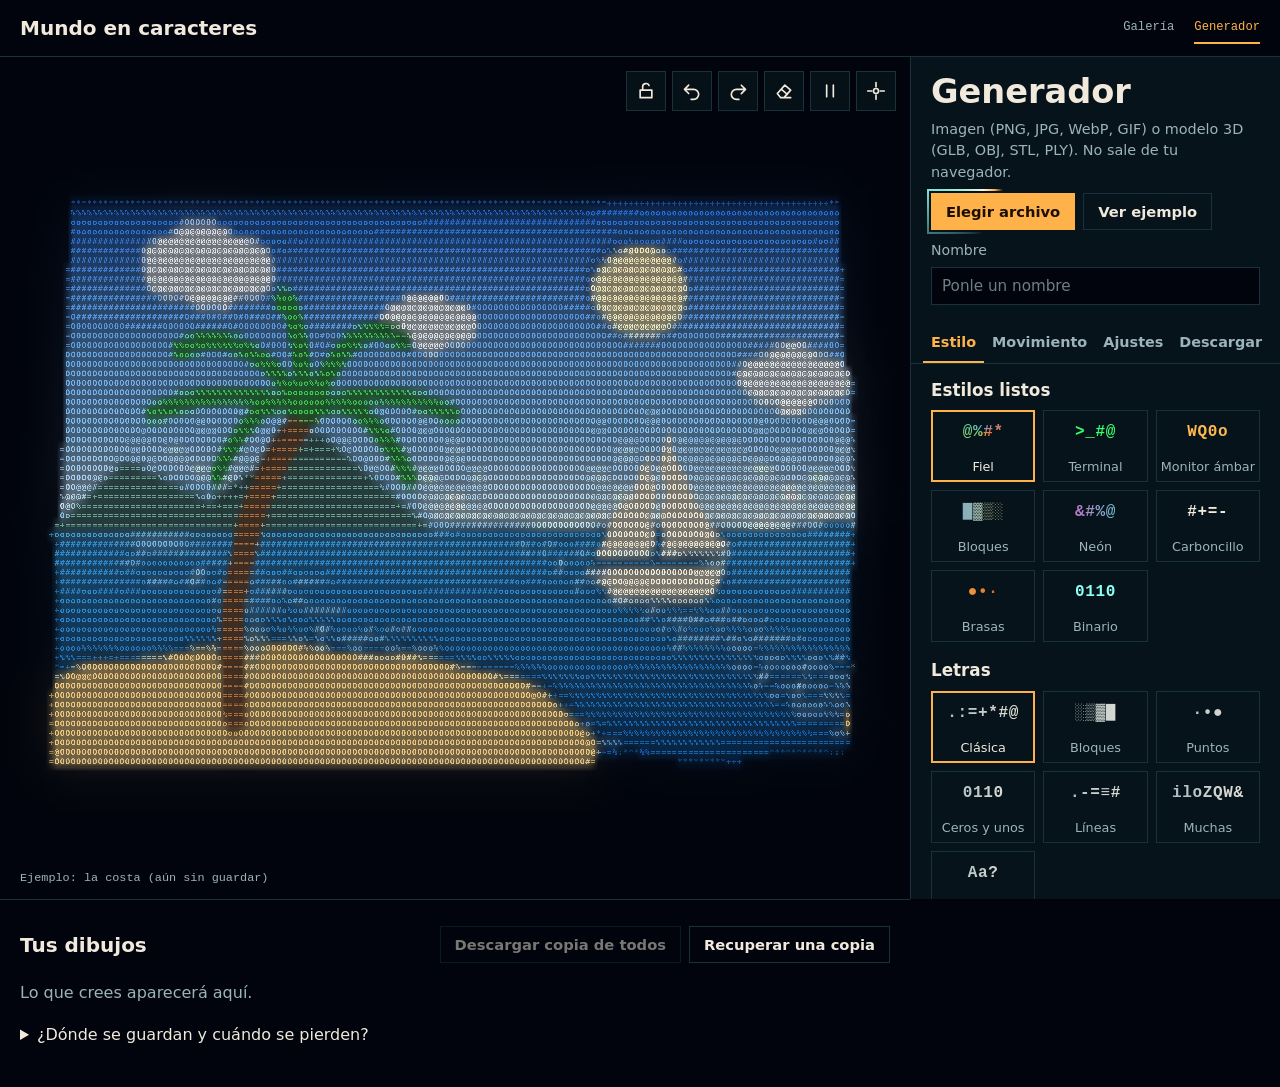
==== commit fd42ff87: "Deja vacío el nombre del dibujo de ejemplo Co-Authored-By: Claude Opus 5.5 <noreply@anthropic.com>" ====
--- a/generador.html
+++ b/generador.html
@@ -6,7 +6,7 @@
 <link rel="icon" href="icono.svg" type="image/svg+xml"><link rel="icon" href="icono-32.png" sizes="32x32" type="image/png"><link rel="apple-touch-icon" href="icono-180.png"><meta name="theme-color" content="#01040c">
 <meta name="description" content="Convierte imágenes y modelos 3D en arte ASCII animado. Todo ocurre en tu navegador: nada se sube a ningún sitio.">
 <link rel="preconnect" href="https://fonts.googleapis.com"><link rel="preconnect" href="https://fonts.gstatic.com" crossorigin>
-<link rel="preload" as="style" href="generador.css?v=36"><link rel="preload" as="style" href="animaciones.css?v=5"><script defer src="animaciones.js?v=8"></script><script defer src="motor.js?v=36"></script><script defer src="modelos.js?v=36"></script><script defer src="objeto.js?v=36"></script><script defer src="generador.js?v=37"></script>
+<link rel="preload" as="style" href="generador.css?v=37"><link rel="preload" as="style" href="animaciones.css?v=5"><script defer src="animaciones.js?v=8"></script><script defer src="motor.js?v=36"></script><script defer src="modelos.js?v=36"></script><script defer src="objeto.js?v=36"></script><script defer src="generador.js?v=38"></script>
 <style>html{background:#01040c}#esq{position:fixed;inset:0;z-index:40;background:#01040c;color:#9db3bb;font:500 14px/1.4 Consolas,"DejaVu Sans Mono",monospace;overflow:hidden;transition:opacity .18s}#esq>*{animation:eq-ve .25s .85s both}.lista #esq{opacity:0;pointer-events:none}
 #esq i{display:block;background:linear-gradient(100deg,#0c1d26 35%,#1d3d49 50%,#0c1d26 65%) 0 0/300% 100%;animation:eq-luz 1.5s linear infinite}
 #esq pre{margin:0;font:700 clamp(7px,var(--eq,1.05vw),15px)/1.12 Consolas,"DejaVu Sans Mono",monospace;color:#0000;background:linear-gradient(100deg,#17323d 38%,#ffb14a 50%,#17323d 62%) 0 0/300% 100%;-webkit-background-clip:text;background-clip:text;animation:eq-luz 2.2s linear infinite}
@@ -40,7 +40,7 @@
           ...::::-::::.............
              ...................
                     .....</pre></div><div class="eq-pan"><i style="width:58%;height:32px"></i><i style="width:96%;height:14px"></i><i style="width:70%;height:14px"></i><div><i style="width:126px;height:42px"></i><i style="width:112px;height:42px"></i></div><i style="width:100%;height:40px"></i><div><i style="width:58px;height:16px"></i><i style="width:92px;height:16px"></i><i style="width:64px;height:16px"></i><i style="width:84px;height:16px"></i></div><div class="eq-tar"><i style="width:30%;height:70px"></i><i style="width:30%;height:70px"></i><i style="width:30%;height:70px"></i><i style="width:30%;height:70px"></i><i style="width:30%;height:70px"></i><i style="width:30%;height:70px"></i></div><div class="eq-tar"><i style="width:30%;height:70px"></i><i style="width:30%;height:70px"></i><i style="width:30%;height:70px"></i><i style="width:30%;height:70px"></i><i style="width:30%;height:70px"></i><i style="width:30%;height:70px"></i></div></div><p>La conexión va lenta. Sigue cargando…</p><p>¿No avanza? <a href="">Volver a intentarlo</a></p></div>
-<link rel="stylesheet" href="generador.css?v=36"><link rel="stylesheet" href="animaciones.css?v=5">
+<link rel="stylesheet" href="generador.css?v=37"><link rel="stylesheet" href="animaciones.css?v=5">
 <header><a href="index.html" class="marca">Mundo en caracteres</a><nav aria-label="Secciones"><a href="index.html#indice">Galería</a><span aria-current="page">Generador</span></nav></header>
 <main>
  <section id="escena" aria-label="Dibujo">
@@ -68,7 +68,7 @@
    <p class="nota">Imagen (PNG, JPG, WebP, GIF) o modelo 3D (GLB, OBJ, STL, PLY). No sale de tu navegador.</p>
    <div class="fila"><button type="button" class="lleno" id="elegir">Elegir archivo</button><button type="button" id="nuevo">Ver ejemplo</button></div>
    <input type="file" id="archivo" hidden>
-   <label class="campo">Nombre<input id="nombre" maxlength="60" autocomplete="off" spellcheck="false"></label>
+   <label class="campo">Nombre<input id="nombre" placeholder="Ponle un nombre" maxlength="60" autocomplete="off" spellcheck="false"></label>
   </div>
   <div class="tabs" role="tablist" aria-label="Opciones del dibujo">
    <button type="button" role="tab" id="t-estilo" aria-controls="p-estilo" aria-selected="true">Estilo</button>
--- a/generador.css
+++ b/generador.css
@@ -51,3 +51,4 @@
 #ultimo{display:grid;gap:10px;padding:12px;border:1px solid var(--borde)}#ultimo p{margin:0;display:grid;font-size:.9rem}#ultimo span{color:var(--bruma);overflow-wrap:anywhere}
 .cuatro{gap:6px}.cuatro button+button{border-left:1px solid var(--borde)}.cuatro button{padding:10px 8px;font-size:.88rem}
 .cuadros{background:repeating-conic-gradient(#1b2a31 0 25%,#0c161b 0 50%) 0/18px 18px!important}
+.campo input::placeholder{color:var(--bruma);opacity:.7}
--- a/generador.css
+++ b/generador.css
@@ -51,3 +51,4 @@
 #ultimo{display:grid;gap:10px;padding:12px;border:1px solid var(--borde)}#ultimo p{margin:0;display:grid;font-size:.9rem}#ultimo span{color:var(--bruma);overflow-wrap:anywhere}
 .cuatro{gap:6px}.cuatro button+button{border-left:1px solid var(--borde)}.cuatro button{padding:10px 8px;font-size:.88rem}
 .cuadros{background:repeating-conic-gradient(#1b2a31 0 25%,#0c161b 0 50%) 0/18px 18px!important}
+.campo input::placeholder{color:var(--bruma);opacity:.7}
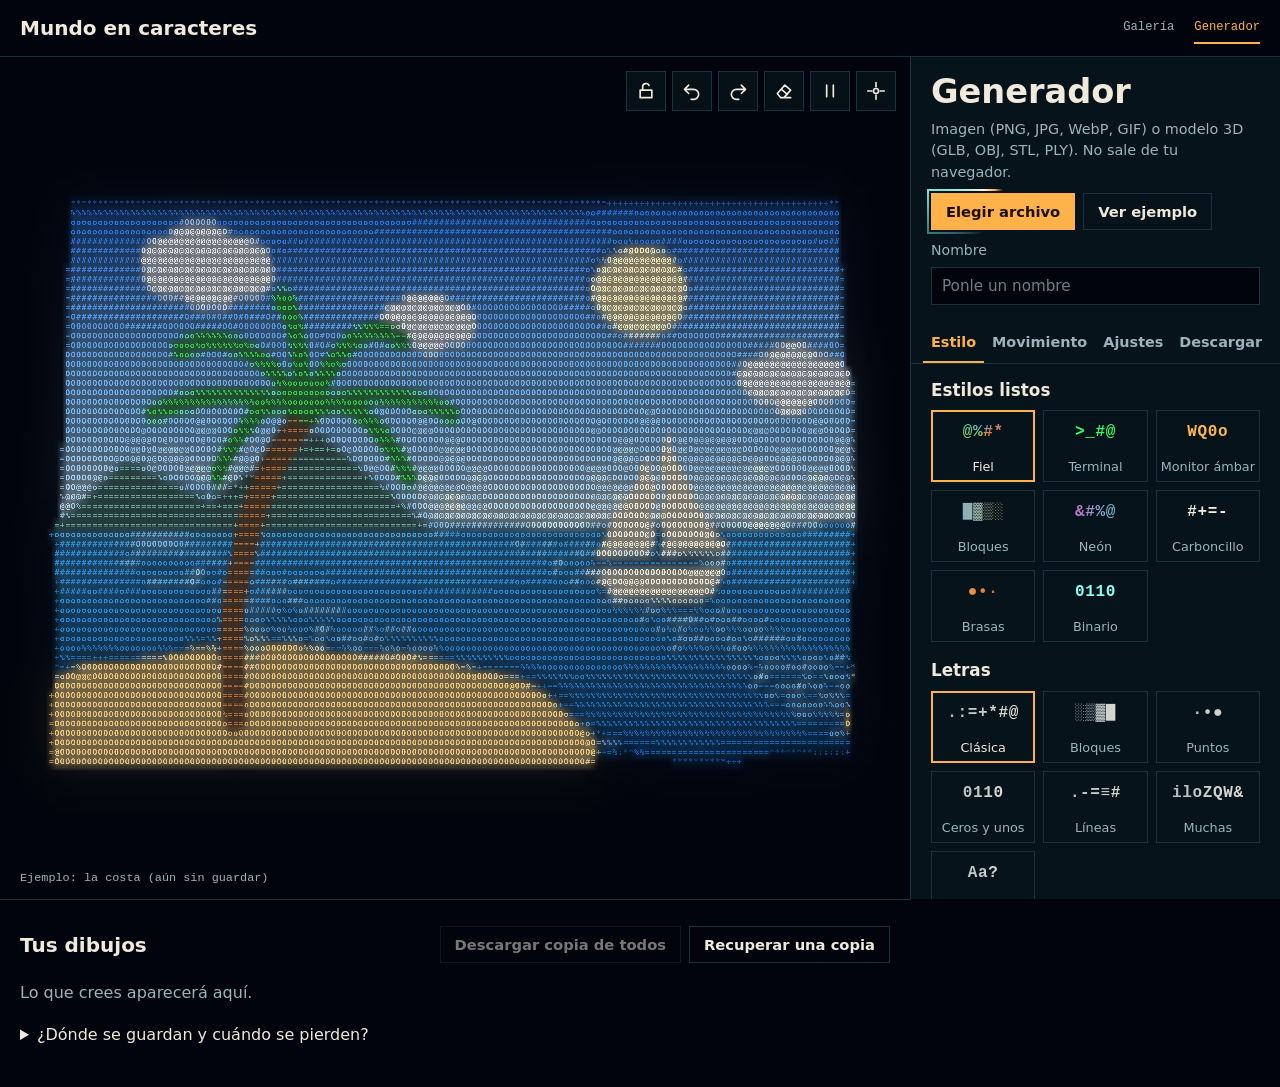
==== commit db761fb1: "Abre opciones y vista previa antes de descargar Co-Authored-By: Claude Opus 5.5 <noreply@anthropic.c" ====
--- a/generador.html
+++ b/generador.html
@@ -6,7 +6,7 @@
 <link rel="icon" href="icono.svg" type="image/svg+xml"><link rel="icon" href="icono-32.png" sizes="32x32" type="image/png"><link rel="apple-touch-icon" href="icono-180.png"><meta name="theme-color" content="#01040c">
 <meta name="description" content="Convierte imágenes y modelos 3D en arte ASCII animado. Todo ocurre en tu navegador: nada se sube a ningún sitio.">
 <link rel="preconnect" href="https://fonts.googleapis.com"><link rel="preconnect" href="https://fonts.gstatic.com" crossorigin>
-<link rel="preload" as="style" href="generador.css?v=37"><link rel="preload" as="style" href="animaciones.css?v=5"><script defer src="animaciones.js?v=8"></script><script defer src="motor.js?v=36"></script><script defer src="modelos.js?v=36"></script><script defer src="objeto.js?v=36"></script><script defer src="generador.js?v=38"></script>
+<link rel="preload" as="style" href="generador.css?v=43"><link rel="preload" as="style" href="animaciones.css?v=5"><script defer src="animaciones.js?v=8"></script><script defer src="motor.js?v=41"></script><script defer src="modelos.js?v=41"></script><script defer src="objeto.js?v=41"></script><script defer src="generador.js?v=43"></script>
 <style>html{background:#01040c}#esq{position:fixed;inset:0;z-index:40;background:#01040c;color:#9db3bb;font:500 14px/1.4 Consolas,"DejaVu Sans Mono",monospace;overflow:hidden;transition:opacity .18s}#esq>*{animation:eq-ve .25s .85s both}.lista #esq{opacity:0;pointer-events:none}
 #esq i{display:block;background:linear-gradient(100deg,#0c1d26 35%,#1d3d49 50%,#0c1d26 65%) 0 0/300% 100%;animation:eq-luz 1.5s linear infinite}
 #esq pre{margin:0;font:700 clamp(7px,var(--eq,1.05vw),15px)/1.12 Consolas,"DejaVu Sans Mono",monospace;color:#0000;background:linear-gradient(100deg,#17323d 38%,#ffb14a 50%,#17323d 62%) 0 0/300% 100%;-webkit-background-clip:text;background-clip:text;animation:eq-luz 2.2s linear infinite}
@@ -40,7 +40,7 @@
           ...::::-::::.............
              ...................
                     .....</pre></div><div class="eq-pan"><i style="width:58%;height:32px"></i><i style="width:96%;height:14px"></i><i style="width:70%;height:14px"></i><div><i style="width:126px;height:42px"></i><i style="width:112px;height:42px"></i></div><i style="width:100%;height:40px"></i><div><i style="width:58px;height:16px"></i><i style="width:92px;height:16px"></i><i style="width:64px;height:16px"></i><i style="width:84px;height:16px"></i></div><div class="eq-tar"><i style="width:30%;height:70px"></i><i style="width:30%;height:70px"></i><i style="width:30%;height:70px"></i><i style="width:30%;height:70px"></i><i style="width:30%;height:70px"></i><i style="width:30%;height:70px"></i></div><div class="eq-tar"><i style="width:30%;height:70px"></i><i style="width:30%;height:70px"></i><i style="width:30%;height:70px"></i><i style="width:30%;height:70px"></i><i style="width:30%;height:70px"></i><i style="width:30%;height:70px"></i></div></div><p>La conexión va lenta. Sigue cargando…</p><p>¿No avanza? <a href="">Volver a intentarlo</a></p></div>
-<link rel="stylesheet" href="generador.css?v=37"><link rel="stylesheet" href="animaciones.css?v=5">
+<link rel="stylesheet" href="generador.css?v=43"><link rel="stylesheet" href="animaciones.css?v=5">
 <header><a href="index.html" class="marca">Mundo en caracteres</a><nav aria-label="Secciones"><a href="index.html#indice">Galería</a><span aria-current="page">Generador</span></nav></header>
 <main>
  <section id="escena" aria-label="Dibujo">
@@ -105,14 +105,13 @@
     <button type="button" id="ajusteBase">Restablecer estos ajustes</button>
    </div>
    <div role="tabpanel" id="p-baja" aria-labelledby="t-baja" hidden>
-    <h2>Qué incluye</h2><div class="dos cuatro" role="group" aria-label="Qué incluye la descarga"><button type="button" data-salida="1">Dibujo completo</button><button type="button" data-salida="3">Solo el objeto</button><button type="button" data-salida="2">Solo las letras</button><button type="button" data-salida="0">Con el fondo</button></div>
-    <p class="nota" id="nSalida"></p>
+    <p class="nota">Elige un formato. Verás cómo queda antes de guardarlo.</p>
     <div class="descargas">
-     <button type="button" data-baja="html"><b>Página animada</b><span>.html que se abre sin internet</span></button>
-     <button type="button" data-baja="png"><b>Imagen</b><span>.png del momento actual</span></button>
-     <button type="button" data-baja="video"><b>Video</b><span>6 segundos</span></button>
-     <button type="button" data-baja="txt"><b>Texto</b><span>.txt para copiar y pegar</span></button>
-     <button type="button" data-baja="proyecto"><b>Proyecto</b><span>.json para seguir editando</span></button>
+     <button type="button" data-baja="png"><b>Imagen</b><span>PNG, con o sin fondo</span></button>
+     <button type="button" data-baja="video"><b>Video</b><span>3, 6 o 10 segundos</span></button>
+     <button type="button" data-baja="txt"><b>Texto</b><span>copiar o descargar</span></button>
+     <button type="button" data-baja="html"><b>Página animada</b><span>se abre sin internet</span></button>
+     <button type="button" data-baja="proyecto"><b>Proyecto</b><span>para seguir editando aquí o en otro equipo</span></button>
     </div>
     <div id="ultimo" hidden><p><b>Último archivo</b><span id="uNombre"></span></p><div class="fila"><button type="button" id="uGuardar">Guardar otra vez</button><button type="button" id="uComp">Compartir</button></div></div>
     <p class="nota">El dibujo ya está guardado en este navegador. Descarga el proyecto si quieres conservarlo fuera.</p>
@@ -129,10 +128,16 @@
  </section>
 </main>
 <dialog id="dDesc" aria-labelledby="dTit">
- <div id="dVista"></div>
- <h2 id="dTit"></h2>
- <p id="dBarra" role="progressbar" aria-valuemin="0" aria-valuemax="100"></p>
- <p id="dTxt" class="nota" role="status"></p>
- <div class="fila"><button type="button" class="lleno" id="dGuardar">Guardar archivo</button><button type="button" id="dComp">Compartir</button><button type="button" id="dCopia">Copiar texto</button><button type="button" id="dVolver"></button></div>
+ <div class="dIzq"><div id="dVista"></div><p id="dBarra" role="progressbar" aria-label="Progreso" aria-valuemin="0" aria-valuemax="100" hidden></p></div>
+ <div class="dDer">
+  <div class="dCab"><h2 id="dTit" tabindex="-1" autofocus></h2><button type="button" id="dCerrar" aria-label="Cerrar"><svg viewBox="0 0 24 24" aria-hidden="true"><path d="M5 5l14 14M19 5 5 19"/></svg></button></div>
+  <p id="dExp" class="nota"></p>
+  <div data-op="salida"><h3>Qué incluye</h3><div class="dos cuatro" role="group" aria-label="Qué incluye"><button type="button" data-salida="1">Dibujo completo</button><button type="button" data-salida="3">Solo el objeto</button><button type="button" data-salida="2">Solo las letras</button><button type="button" data-salida="0">Con el fondo</button></div><p class="nota" id="nSalida"></p></div>
+  <div data-op="tam"><h3>Tamaño</h3><div class="dos seg" role="group" aria-label="Tamaño"><button type="button" data-tam="1">Normal</button><button type="button" data-tam="2">Grande</button></div></div>
+  <div data-op="dur"><h3>Duración</h3><div class="dos seg" role="group" aria-label="Duración"><button type="button" data-dur="3">3 s</button><button type="button" data-dur="6">6 s</button><button type="button" data-dur="10">10 s</button></div></div>
+  <label data-op="nombre" class="campo">Nombre del archivo<span class="ext"><input id="dNom" maxlength="50" autocomplete="off" spellcheck="false"><b id="dExt"></b></span></label>
+  <p id="dTxt" class="nota" role="status"></p>
+  <div class="dBot"><button type="button" id="dGrabar">Grabar</button><button type="button" id="dCopia">Copiar</button><button type="button" id="dGuardar">Descargar</button><button type="button" id="dComp">Compartir</button><button type="button" id="dVolver">Volver a descargas</button></div>
+ </div>
 </dialog>
 </body></html>
--- a/generador.css
+++ b/generador.css
@@ -45,10 +45,17 @@
 @media(max-width:900px){.editor{position:fixed;z-index:20;padding:12px}body.editando{overflow:hidden}}
 #fondoBase{align-self:end;height:40px}
 @media(pointer:coarse){.campo input,.campo select{font-size:16px}.chips button{padding:9px 13px}.barra{margin-bottom:12px}.barra input{height:32px}.barra .cero{height:36px;width:32px}.barra{grid-template-columns:1fr auto 32px}}
-#dDesc{border:1px solid var(--borde);background:var(--panel);color:var(--hueso);padding:22px;width:min(440px,calc(100vw - 32px));max-height:calc(100dvh - 32px);overflow-y:auto}#dDesc[open]{display:grid;gap:14px}#dDesc::backdrop{background:#01040cd9}
-#dVista{background:var(--abismo);display:grid;place-items:center;min-height:120px}#dVista img,#dVista video{display:block;max-width:100%;max-height:34dvh}
-#dDesc h2{font-size:1.5rem}#dDesc.hecho h2::before{content:"✓ ";color:var(--cian)}#dDesc.mal h2{color:var(--mal)}#dBarra{margin:0;font:500 .86rem var(--mono);color:var(--ambar);white-space:pre}#dTxt{overflow-wrap:anywhere}#dDesc button{flex:1 1 auto;min-height:44px}
+#dDesc{border:1px solid var(--borde);background:var(--panel);color:var(--hueso);padding:0;width:min(860px,calc(100vw - 32px));max-height:calc(100dvh - 32px);overflow:hidden}#dDesc[open]{display:grid;grid-template-columns:1.05fr 1fr}#dDesc::backdrop{background:#01040cd9}
+.dIzq{background:var(--abismo);display:flex;flex-direction:column;min-width:0;min-height:0}.dIzq #dVista{flex:1;min-height:0}.dIzq #dBarra{padding:10px 14px}.dDer{display:flex;flex-direction:column;gap:14px;padding:20px 22px 22px;overflow-y:auto;min-width:0;max-height:calc(100dvh - 32px)}.dCab{display:flex;justify-content:space-between;align-items:center;gap:12px}#dDesc #dCerrar{flex:none;width:40px;height:40px;min-height:0;padding:0;display:grid;place-items:center;border:0}#dCerrar svg{width:20px;height:20px;fill:none;stroke:currentColor;stroke-width:2;stroke-linecap:round}
+#dDesc h3{margin:0 0 7px;font:500 .88rem var(--titulo);color:var(--bruma)}#dDesc [data-op] .nota{margin-top:7px;font-size:.84rem}.seg{grid-auto-flow:column;grid-auto-columns:1fr;grid-template-columns:none}.ext{display:flex;align-items:center;background:var(--abismo);border:1px solid var(--borde)}.ext:focus-within{outline:2px solid var(--ambar);outline-offset:1px}.campo .ext input{border:0;background:none;outline:0}.ext b{padding-right:12px;font:500 .82rem var(--mono);color:var(--ambar)}
+.dBot{display:flex;flex-wrap:wrap;gap:8px;margin-top:auto}#dDesc .dBot button{flex:1 1 42%}#dDesc .dBot .lleno{flex:1 0 100%;order:-1}#dDesc .dBot #dVolver{flex:1 0 100%;order:9;border-color:transparent;color:var(--bruma)}#dDesc .dBot #dVolver:hover{color:var(--hueso);border-color:var(--borde)}#dTit:focus{outline:0}#dTxt{min-height:1.5em}#dTxt.hecho{color:var(--cian)}#dTxt.hecho::before{content:"✓ "}#dTxt.mal{color:var(--mal)}.dos button:disabled,.cuatro button:disabled{opacity:.4}
+@media(max-width:720px){#dDesc{width:100vw;max-width:100vw;height:100dvh;max-height:100dvh;margin:0;border:0}#dDesc[open]{grid-template:minmax(150px,34dvh) minmax(0,1fr)/minmax(0,1fr)}.dDer{max-height:none;padding:16px}}
+#dVista{background:var(--abismo);display:grid;place-items:center;min-height:120px}#dVista{padding:10px;min-height:0}#dVista img,#dVista video{display:block;max-width:100%;max-height:100%;min-height:0;object-fit:contain}
+#dDesc h2{font-size:1.5rem}#dBarra{margin:0;font:500 .86rem var(--mono);color:var(--ambar);white-space:pre}#dTxt{overflow-wrap:anywhere}#dDesc button{flex:1 1 auto;min-height:44px}
 #ultimo{display:grid;gap:10px;padding:12px;border:1px solid var(--borde)}#ultimo p{margin:0;display:grid;font-size:.9rem}#ultimo span{color:var(--bruma);overflow-wrap:anywhere}
 .cuatro{gap:6px}.cuatro button+button{border-left:1px solid var(--borde)}.cuatro button{padding:10px 8px;font-size:.88rem}
 .cuadros{background:repeating-conic-gradient(#1b2a31 0 25%,#0c161b 0 50%) 0/18px 18px!important}
 .campo input::placeholder{color:var(--bruma);opacity:.7}
+#dVista pre{margin:0;padding:12px;max-width:100%;max-height:100%;overflow:auto;justify-self:stretch;align-self:center;font:clamp(3px,calc(min(420px,100vw - 40px)/var(--col)/.62),11px)/1.15 Consolas,"DejaVu Sans Mono",monospace;color:var(--hueso);white-space:pre;user-select:text;-webkit-user-select:text}
+.dDer>*{flex:none}
+@media(max-width:720px){#dDesc[open]{grid-template-rows:minmax(130px,28dvh) minmax(0,1fr)}.dDer{gap:12px;padding-bottom:0}.dBot{position:sticky;bottom:0;margin-inline:-16px;padding:10px 16px calc(12px + env(safe-area-inset-bottom));background:var(--panel);border-top:1px solid var(--borde)}#dDesc .dBot #dVolver{display:none}}
--- a/generador.css
+++ b/generador.css
@@ -45,10 +45,17 @@
 @media(max-width:900px){.editor{position:fixed;z-index:20;padding:12px}body.editando{overflow:hidden}}
 #fondoBase{align-self:end;height:40px}
 @media(pointer:coarse){.campo input,.campo select{font-size:16px}.chips button{padding:9px 13px}.barra{margin-bottom:12px}.barra input{height:32px}.barra .cero{height:36px;width:32px}.barra{grid-template-columns:1fr auto 32px}}
-#dDesc{border:1px solid var(--borde);background:var(--panel);color:var(--hueso);padding:22px;width:min(440px,calc(100vw - 32px));max-height:calc(100dvh - 32px);overflow-y:auto}#dDesc[open]{display:grid;gap:14px}#dDesc::backdrop{background:#01040cd9}
-#dVista{background:var(--abismo);display:grid;place-items:center;min-height:120px}#dVista img,#dVista video{display:block;max-width:100%;max-height:34dvh}
-#dDesc h2{font-size:1.5rem}#dDesc.hecho h2::before{content:"✓ ";color:var(--cian)}#dDesc.mal h2{color:var(--mal)}#dBarra{margin:0;font:500 .86rem var(--mono);color:var(--ambar);white-space:pre}#dTxt{overflow-wrap:anywhere}#dDesc button{flex:1 1 auto;min-height:44px}
+#dDesc{border:1px solid var(--borde);background:var(--panel);color:var(--hueso);padding:0;width:min(860px,calc(100vw - 32px));max-height:calc(100dvh - 32px);overflow:hidden}#dDesc[open]{display:grid;grid-template-columns:1.05fr 1fr}#dDesc::backdrop{background:#01040cd9}
+.dIzq{background:var(--abismo);display:flex;flex-direction:column;min-width:0;min-height:0}.dIzq #dVista{flex:1;min-height:0}.dIzq #dBarra{padding:10px 14px}.dDer{display:flex;flex-direction:column;gap:14px;padding:20px 22px 22px;overflow-y:auto;min-width:0;max-height:calc(100dvh - 32px)}.dCab{display:flex;justify-content:space-between;align-items:center;gap:12px}#dDesc #dCerrar{flex:none;width:40px;height:40px;min-height:0;padding:0;display:grid;place-items:center;border:0}#dCerrar svg{width:20px;height:20px;fill:none;stroke:currentColor;stroke-width:2;stroke-linecap:round}
+#dDesc h3{margin:0 0 7px;font:500 .88rem var(--titulo);color:var(--bruma)}#dDesc [data-op] .nota{margin-top:7px;font-size:.84rem}.seg{grid-auto-flow:column;grid-auto-columns:1fr;grid-template-columns:none}.ext{display:flex;align-items:center;background:var(--abismo);border:1px solid var(--borde)}.ext:focus-within{outline:2px solid var(--ambar);outline-offset:1px}.campo .ext input{border:0;background:none;outline:0}.ext b{padding-right:12px;font:500 .82rem var(--mono);color:var(--ambar)}
+.dBot{display:flex;flex-wrap:wrap;gap:8px;margin-top:auto}#dDesc .dBot button{flex:1 1 42%}#dDesc .dBot .lleno{flex:1 0 100%;order:-1}#dDesc .dBot #dVolver{flex:1 0 100%;order:9;border-color:transparent;color:var(--bruma)}#dDesc .dBot #dVolver:hover{color:var(--hueso);border-color:var(--borde)}#dTit:focus{outline:0}#dTxt{min-height:1.5em}#dTxt.hecho{color:var(--cian)}#dTxt.hecho::before{content:"✓ "}#dTxt.mal{color:var(--mal)}.dos button:disabled,.cuatro button:disabled{opacity:.4}
+@media(max-width:720px){#dDesc{width:100vw;max-width:100vw;height:100dvh;max-height:100dvh;margin:0;border:0}#dDesc[open]{grid-template:minmax(150px,34dvh) minmax(0,1fr)/minmax(0,1fr)}.dDer{max-height:none;padding:16px}}
+#dVista{background:var(--abismo);display:grid;place-items:center;min-height:120px}#dVista{padding:10px;min-height:0}#dVista img,#dVista video{display:block;max-width:100%;max-height:100%;min-height:0;object-fit:contain}
+#dDesc h2{font-size:1.5rem}#dBarra{margin:0;font:500 .86rem var(--mono);color:var(--ambar);white-space:pre}#dTxt{overflow-wrap:anywhere}#dDesc button{flex:1 1 auto;min-height:44px}
 #ultimo{display:grid;gap:10px;padding:12px;border:1px solid var(--borde)}#ultimo p{margin:0;display:grid;font-size:.9rem}#ultimo span{color:var(--bruma);overflow-wrap:anywhere}
 .cuatro{gap:6px}.cuatro button+button{border-left:1px solid var(--borde)}.cuatro button{padding:10px 8px;font-size:.88rem}
 .cuadros{background:repeating-conic-gradient(#1b2a31 0 25%,#0c161b 0 50%) 0/18px 18px!important}
 .campo input::placeholder{color:var(--bruma);opacity:.7}
+#dVista pre{margin:0;padding:12px;max-width:100%;max-height:100%;overflow:auto;justify-self:stretch;align-self:center;font:clamp(3px,calc(min(420px,100vw - 40px)/var(--col)/.62),11px)/1.15 Consolas,"DejaVu Sans Mono",monospace;color:var(--hueso);white-space:pre;user-select:text;-webkit-user-select:text}
+.dDer>*{flex:none}
+@media(max-width:720px){#dDesc[open]{grid-template-rows:minmax(130px,28dvh) minmax(0,1fr)}.dDer{gap:12px;padding-bottom:0}.dBot{position:sticky;bottom:0;margin-inline:-16px;padding:10px 16px calc(12px + env(safe-area-inset-bottom));background:var(--panel);border-top:1px solid var(--borde)}#dDesc .dBot #dVolver{display:none}}
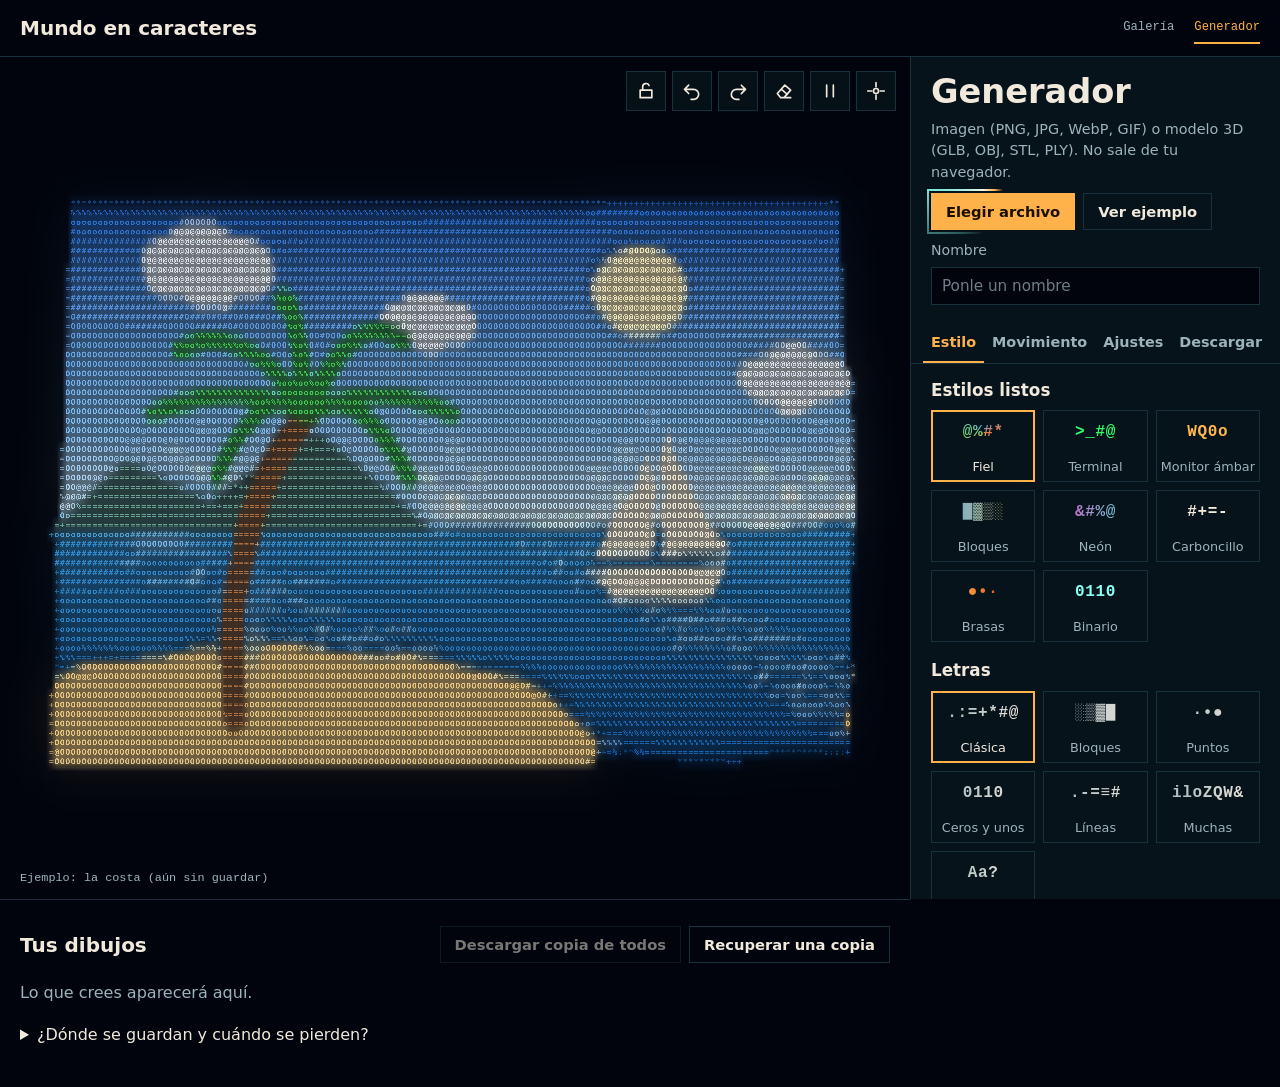
==== commit 4cb00850: "Corrige bordes de las opciones y el tamaño de la imagen Co-Authored-By: Claude Opus 5.5 <noreply@ant" ====
--- a/generador.html
+++ b/generador.html
@@ -6,7 +6,7 @@
 <link rel="icon" href="icono.svg" type="image/svg+xml"><link rel="icon" href="icono-32.png" sizes="32x32" type="image/png"><link rel="apple-touch-icon" href="icono-180.png"><meta name="theme-color" content="#01040c">
 <meta name="description" content="Convierte imágenes y modelos 3D en arte ASCII animado. Todo ocurre en tu navegador: nada se sube a ningún sitio.">
 <link rel="preconnect" href="https://fonts.googleapis.com"><link rel="preconnect" href="https://fonts.gstatic.com" crossorigin>
-<link rel="preload" as="style" href="generador.css?v=43"><link rel="preload" as="style" href="animaciones.css?v=5"><script defer src="animaciones.js?v=8"></script><script defer src="motor.js?v=41"></script><script defer src="modelos.js?v=41"></script><script defer src="objeto.js?v=41"></script><script defer src="generador.js?v=43"></script>
+<link rel="preload" as="style" href="generador.css?v=46"><link rel="preload" as="style" href="animaciones.css?v=5"><script defer src="animaciones.js?v=8"></script><script defer src="motor.js?v=45"></script><script defer src="modelos.js?v=41"></script><script defer src="objeto.js?v=41"></script><script defer src="generador.js?v=43"></script>
 <style>html{background:#01040c}#esq{position:fixed;inset:0;z-index:40;background:#01040c;color:#9db3bb;font:500 14px/1.4 Consolas,"DejaVu Sans Mono",monospace;overflow:hidden;transition:opacity .18s}#esq>*{animation:eq-ve .25s .85s both}.lista #esq{opacity:0;pointer-events:none}
 #esq i{display:block;background:linear-gradient(100deg,#0c1d26 35%,#1d3d49 50%,#0c1d26 65%) 0 0/300% 100%;animation:eq-luz 1.5s linear infinite}
 #esq pre{margin:0;font:700 clamp(7px,var(--eq,1.05vw),15px)/1.12 Consolas,"DejaVu Sans Mono",monospace;color:#0000;background:linear-gradient(100deg,#17323d 38%,#ffb14a 50%,#17323d 62%) 0 0/300% 100%;-webkit-background-clip:text;background-clip:text;animation:eq-luz 2.2s linear infinite}
@@ -40,7 +40,7 @@
           ...::::-::::.............
              ...................
                     .....</pre></div><div class="eq-pan"><i style="width:58%;height:32px"></i><i style="width:96%;height:14px"></i><i style="width:70%;height:14px"></i><div><i style="width:126px;height:42px"></i><i style="width:112px;height:42px"></i></div><i style="width:100%;height:40px"></i><div><i style="width:58px;height:16px"></i><i style="width:92px;height:16px"></i><i style="width:64px;height:16px"></i><i style="width:84px;height:16px"></i></div><div class="eq-tar"><i style="width:30%;height:70px"></i><i style="width:30%;height:70px"></i><i style="width:30%;height:70px"></i><i style="width:30%;height:70px"></i><i style="width:30%;height:70px"></i><i style="width:30%;height:70px"></i></div><div class="eq-tar"><i style="width:30%;height:70px"></i><i style="width:30%;height:70px"></i><i style="width:30%;height:70px"></i><i style="width:30%;height:70px"></i><i style="width:30%;height:70px"></i><i style="width:30%;height:70px"></i></div></div><p>La conexión va lenta. Sigue cargando…</p><p>¿No avanza? <a href="">Volver a intentarlo</a></p></div>
-<link rel="stylesheet" href="generador.css?v=43"><link rel="stylesheet" href="animaciones.css?v=5">
+<link rel="stylesheet" href="generador.css?v=46"><link rel="stylesheet" href="animaciones.css?v=5">
 <header><a href="index.html" class="marca">Mundo en caracteres</a><nav aria-label="Secciones"><a href="index.html#indice">Galería</a><span aria-current="page">Generador</span></nav></header>
 <main>
  <section id="escena" aria-label="Dibujo">
--- a/generador.css
+++ b/generador.css
@@ -18,7 +18,7 @@
 .cartas{display:grid;grid-template-columns:repeat(auto-fill,minmax(98px,1fr));gap:8px}.carta{display:grid;gap:6px;padding:0 0 7px;font-size:.8rem;font-weight:500;color:var(--bruma);overflow:hidden}.carta .mues{display:grid;place-items:center;height:42px;background-color:var(--abismo);font:600 1rem var(--mono);letter-spacing:.04em;white-space:nowrap;position:relative}.carta .mues{color:transparent;background-image:var(--c);background-clip:text;-webkit-background-clip:text;background-color:transparent}
 #estilos .mues{background-clip:text}.carta[aria-pressed=true],.color[aria-pressed=true]{border-color:var(--ambar);box-shadow:inset 0 0 0 1px var(--ambar);color:var(--hueso)}
 .muestras{display:grid;grid-template-columns:repeat(auto-fill,minmax(72px,1fr));gap:6px}.color{display:grid;justify-items:center;gap:6px;padding:9px 4px 7px;font-size:.78rem;font-weight:500;color:var(--bruma)}.gota{width:30px;height:30px;border-radius:50%;border:1px solid #ffffff40}
-.dos{display:grid;grid-template-columns:1fr 1fr}.dos button+button{border-left:0}.dos [aria-pressed=true]{background:var(--hueso);border-color:var(--hueso);color:#0a0d10}
+.dos{display:grid;grid-template-columns:1fr 1fr}.dos button{position:relative}.dos button+button{margin-left:-1px}.dos button:hover,.dos [aria-pressed=true]{z-index:1}.dos [aria-pressed=true]{background:var(--hueso);border-color:var(--hueso);color:#0a0d10}
 #barraEscena{position:absolute;right:14px;top:14px;display:flex;gap:6px;z-index:1}#barraEscena button{width:40px;height:40px;padding:0;display:grid;place-items:center;background:#06131bd9}#barraEscena svg{width:20px;height:20px;fill:none;stroke:currentColor;stroke-width:2;stroke-linecap:round;stroke-linejoin:round}#barraEscena [aria-pressed=true]{border-color:var(--ambar);color:var(--ambar)}
 h1,h2{margin:0;font-stretch:75%;font-weight:800;line-height:1}h1{font-size:2.1rem}h2{font-size:1.25rem}
 .nota{margin:0;color:var(--bruma);font-size:.9rem}
@@ -53,9 +53,10 @@
 #dVista{background:var(--abismo);display:grid;place-items:center;min-height:120px}#dVista{padding:10px;min-height:0}#dVista img,#dVista video{display:block;max-width:100%;max-height:100%;min-height:0;object-fit:contain}
 #dDesc h2{font-size:1.5rem}#dBarra{margin:0;font:500 .86rem var(--mono);color:var(--ambar);white-space:pre}#dTxt{overflow-wrap:anywhere}#dDesc button{flex:1 1 auto;min-height:44px}
 #ultimo{display:grid;gap:10px;padding:12px;border:1px solid var(--borde)}#ultimo p{margin:0;display:grid;font-size:.9rem}#ultimo span{color:var(--bruma);overflow-wrap:anywhere}
-.cuatro{gap:6px}.cuatro button+button{border-left:1px solid var(--borde)}.cuatro button{padding:10px 8px;font-size:.88rem}
+.cuatro{gap:6px}.cuatro button+button{margin-left:0}.cuatro button{padding:10px 8px;font-size:.88rem}
 .cuadros{background:repeating-conic-gradient(#1b2a31 0 25%,#0c161b 0 50%) 0/18px 18px!important}
 .campo input::placeholder{color:var(--bruma);opacity:.7}
 #dVista pre{margin:0;padding:12px;max-width:100%;max-height:100%;overflow:auto;justify-self:stretch;align-self:center;font:clamp(3px,calc(min(420px,100vw - 40px)/var(--col)/.62),11px)/1.15 Consolas,"DejaVu Sans Mono",monospace;color:var(--hueso);white-space:pre;user-select:text;-webkit-user-select:text}
 .dDer>*{flex:none}
 @media(max-width:720px){#dDesc[open]{grid-template-rows:minmax(130px,28dvh) minmax(0,1fr)}.dDer{gap:12px;padding-bottom:0}.dBot{position:sticky;bottom:0;margin-inline:-16px;padding:10px 16px calc(12px + env(safe-area-inset-bottom));background:var(--panel);border-top:1px solid var(--borde)}#dDesc .dBot #dVolver{display:none}}
+.dos button:not([aria-pressed=true]):not(:hover){border-color:#2b505e}
--- a/generador.css
+++ b/generador.css
@@ -18,7 +18,7 @@
 .cartas{display:grid;grid-template-columns:repeat(auto-fill,minmax(98px,1fr));gap:8px}.carta{display:grid;gap:6px;padding:0 0 7px;font-size:.8rem;font-weight:500;color:var(--bruma);overflow:hidden}.carta .mues{display:grid;place-items:center;height:42px;background-color:var(--abismo);font:600 1rem var(--mono);letter-spacing:.04em;white-space:nowrap;position:relative}.carta .mues{color:transparent;background-image:var(--c);background-clip:text;-webkit-background-clip:text;background-color:transparent}
 #estilos .mues{background-clip:text}.carta[aria-pressed=true],.color[aria-pressed=true]{border-color:var(--ambar);box-shadow:inset 0 0 0 1px var(--ambar);color:var(--hueso)}
 .muestras{display:grid;grid-template-columns:repeat(auto-fill,minmax(72px,1fr));gap:6px}.color{display:grid;justify-items:center;gap:6px;padding:9px 4px 7px;font-size:.78rem;font-weight:500;color:var(--bruma)}.gota{width:30px;height:30px;border-radius:50%;border:1px solid #ffffff40}
-.dos{display:grid;grid-template-columns:1fr 1fr}.dos button+button{border-left:0}.dos [aria-pressed=true]{background:var(--hueso);border-color:var(--hueso);color:#0a0d10}
+.dos{display:grid;grid-template-columns:1fr 1fr}.dos button{position:relative}.dos button+button{margin-left:-1px}.dos button:hover,.dos [aria-pressed=true]{z-index:1}.dos [aria-pressed=true]{background:var(--hueso);border-color:var(--hueso);color:#0a0d10}
 #barraEscena{position:absolute;right:14px;top:14px;display:flex;gap:6px;z-index:1}#barraEscena button{width:40px;height:40px;padding:0;display:grid;place-items:center;background:#06131bd9}#barraEscena svg{width:20px;height:20px;fill:none;stroke:currentColor;stroke-width:2;stroke-linecap:round;stroke-linejoin:round}#barraEscena [aria-pressed=true]{border-color:var(--ambar);color:var(--ambar)}
 h1,h2{margin:0;font-stretch:75%;font-weight:800;line-height:1}h1{font-size:2.1rem}h2{font-size:1.25rem}
 .nota{margin:0;color:var(--bruma);font-size:.9rem}
@@ -53,9 +53,10 @@
 #dVista{background:var(--abismo);display:grid;place-items:center;min-height:120px}#dVista{padding:10px;min-height:0}#dVista img,#dVista video{display:block;max-width:100%;max-height:100%;min-height:0;object-fit:contain}
 #dDesc h2{font-size:1.5rem}#dBarra{margin:0;font:500 .86rem var(--mono);color:var(--ambar);white-space:pre}#dTxt{overflow-wrap:anywhere}#dDesc button{flex:1 1 auto;min-height:44px}
 #ultimo{display:grid;gap:10px;padding:12px;border:1px solid var(--borde)}#ultimo p{margin:0;display:grid;font-size:.9rem}#ultimo span{color:var(--bruma);overflow-wrap:anywhere}
-.cuatro{gap:6px}.cuatro button+button{border-left:1px solid var(--borde)}.cuatro button{padding:10px 8px;font-size:.88rem}
+.cuatro{gap:6px}.cuatro button+button{margin-left:0}.cuatro button{padding:10px 8px;font-size:.88rem}
 .cuadros{background:repeating-conic-gradient(#1b2a31 0 25%,#0c161b 0 50%) 0/18px 18px!important}
 .campo input::placeholder{color:var(--bruma);opacity:.7}
 #dVista pre{margin:0;padding:12px;max-width:100%;max-height:100%;overflow:auto;justify-self:stretch;align-self:center;font:clamp(3px,calc(min(420px,100vw - 40px)/var(--col)/.62),11px)/1.15 Consolas,"DejaVu Sans Mono",monospace;color:var(--hueso);white-space:pre;user-select:text;-webkit-user-select:text}
 .dDer>*{flex:none}
 @media(max-width:720px){#dDesc[open]{grid-template-rows:minmax(130px,28dvh) minmax(0,1fr)}.dDer{gap:12px;padding-bottom:0}.dBot{position:sticky;bottom:0;margin-inline:-16px;padding:10px 16px calc(12px + env(safe-area-inset-bottom));background:var(--panel);border-top:1px solid var(--borde)}#dDesc .dBot #dVolver{display:none}}
+.dos button:not([aria-pressed=true]):not(:hover){border-color:#2b505e}
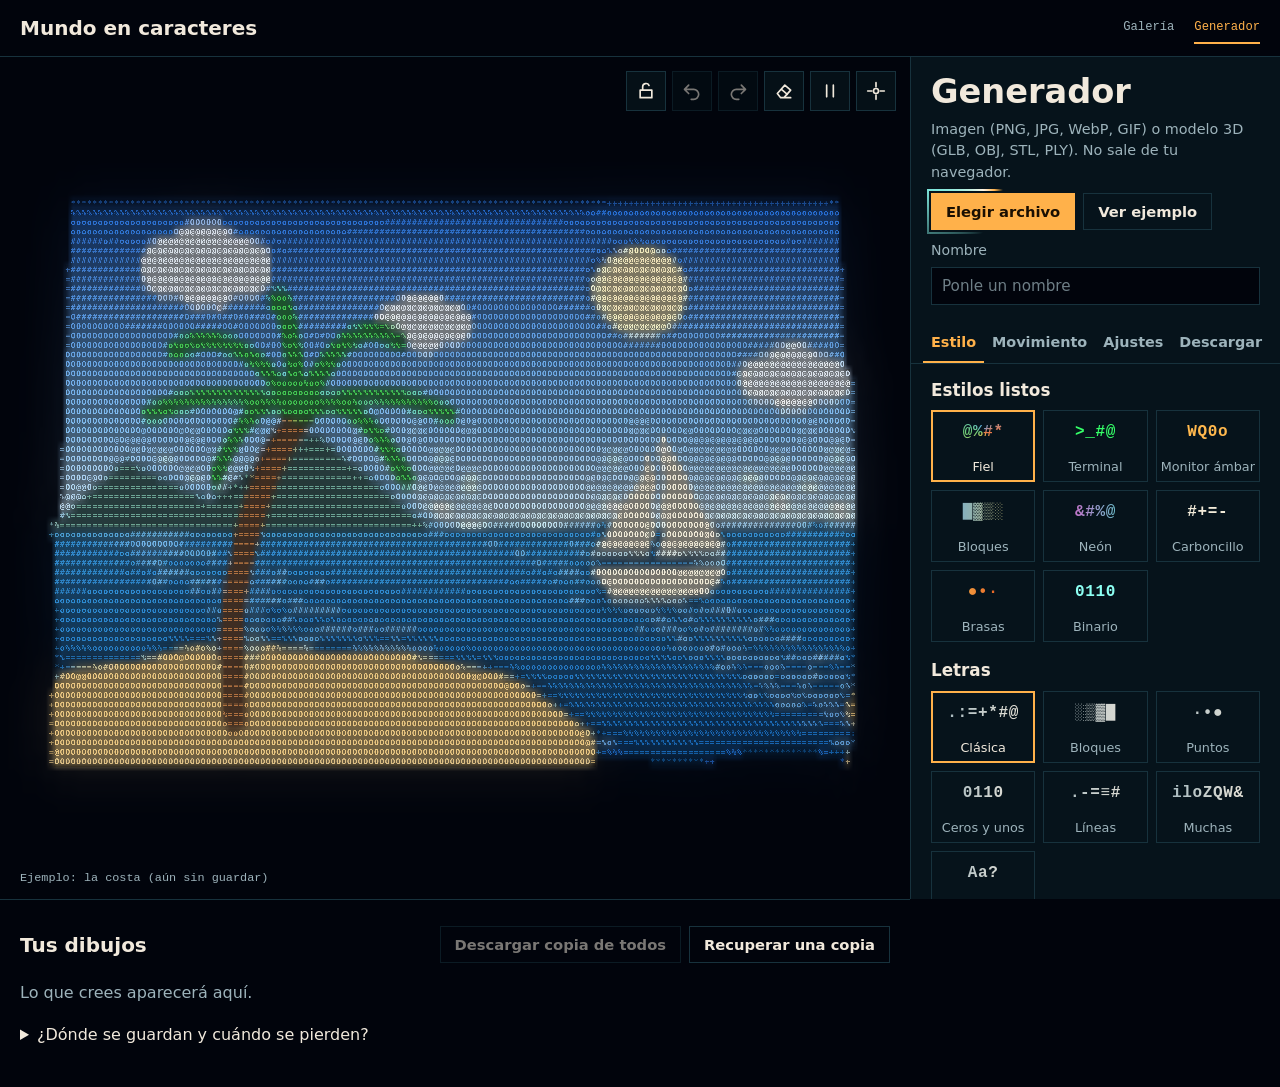
==== commit aa729309: "Quita las extensiones de las direcciones Co-Authored-By: Claude Opus 5.5 <noreply@anthropic.com>" ====
--- a/generador.html
+++ b/generador.html
@@ -6,7 +6,7 @@
 <link rel="icon" href="icono.svg" type="image/svg+xml"><link rel="icon" href="icono-32.png" sizes="32x32" type="image/png"><link rel="apple-touch-icon" href="icono-180.png"><meta name="theme-color" content="#01040c">
 <meta name="description" content="Convierte imágenes y modelos 3D en arte ASCII animado. Todo ocurre en tu navegador: nada se sube a ningún sitio.">
 <link rel="preconnect" href="https://fonts.googleapis.com"><link rel="preconnect" href="https://fonts.gstatic.com" crossorigin>
-<link rel="preload" as="style" href="generador.css?v=46"><link rel="preload" as="style" href="animaciones.css?v=5"><script defer src="animaciones.js?v=8"></script><script defer src="motor.js?v=45"></script><script defer src="modelos.js?v=41"></script><script defer src="objeto.js?v=41"></script><script defer src="generador.js?v=43"></script>
+<link rel="preload" as="style" href="generador.css?v=46"><link rel="preload" as="style" href="animaciones.css?v=5"><script defer src="animaciones.js?v=9"></script><script defer src="motor.js?v=45"></script><script defer src="modelos.js?v=41"></script><script defer src="objeto.js?v=41"></script><script defer src="generador.js?v=43"></script>
 <style>html{background:#01040c}#esq{position:fixed;inset:0;z-index:40;background:#01040c;color:#9db3bb;font:500 14px/1.4 Consolas,"DejaVu Sans Mono",monospace;overflow:hidden;transition:opacity .18s}#esq>*{animation:eq-ve .25s .85s both}.lista #esq{opacity:0;pointer-events:none}
 #esq i{display:block;background:linear-gradient(100deg,#0c1d26 35%,#1d3d49 50%,#0c1d26 65%) 0 0/300% 100%;animation:eq-luz 1.5s linear infinite}
 #esq pre{margin:0;font:700 clamp(7px,var(--eq,1.05vw),15px)/1.12 Consolas,"DejaVu Sans Mono",monospace;color:#0000;background:linear-gradient(100deg,#17323d 38%,#ffb14a 50%,#17323d 62%) 0 0/300% 100%;-webkit-background-clip:text;background-clip:text;animation:eq-luz 2.2s linear infinite}
@@ -41,7 +41,7 @@
              ...................
                     .....</pre></div><div class="eq-pan"><i style="width:58%;height:32px"></i><i style="width:96%;height:14px"></i><i style="width:70%;height:14px"></i><div><i style="width:126px;height:42px"></i><i style="width:112px;height:42px"></i></div><i style="width:100%;height:40px"></i><div><i style="width:58px;height:16px"></i><i style="width:92px;height:16px"></i><i style="width:64px;height:16px"></i><i style="width:84px;height:16px"></i></div><div class="eq-tar"><i style="width:30%;height:70px"></i><i style="width:30%;height:70px"></i><i style="width:30%;height:70px"></i><i style="width:30%;height:70px"></i><i style="width:30%;height:70px"></i><i style="width:30%;height:70px"></i></div><div class="eq-tar"><i style="width:30%;height:70px"></i><i style="width:30%;height:70px"></i><i style="width:30%;height:70px"></i><i style="width:30%;height:70px"></i><i style="width:30%;height:70px"></i><i style="width:30%;height:70px"></i></div></div><p>La conexión va lenta. Sigue cargando…</p><p>¿No avanza? <a href="">Volver a intentarlo</a></p></div>
 <link rel="stylesheet" href="generador.css?v=46"><link rel="stylesheet" href="animaciones.css?v=5">
-<header><a href="index.html" class="marca">Mundo en caracteres</a><nav aria-label="Secciones"><a href="index.html#indice">Galería</a><span aria-current="page">Generador</span></nav></header>
+<header><a href="./" class="marca">Mundo en caracteres</a><nav aria-label="Secciones"><a href="./#indice">Galería</a><span aria-current="page">Generador</span></nav></header>
 <main>
  <section id="escena" aria-label="Dibujo">
   <canvas id="lienzo" tabindex="0" aria-label="Dibujo ASCII. Con la vista desbloqueada, arrastra para girarlo y tócalo para que reaccione."></canvas>
